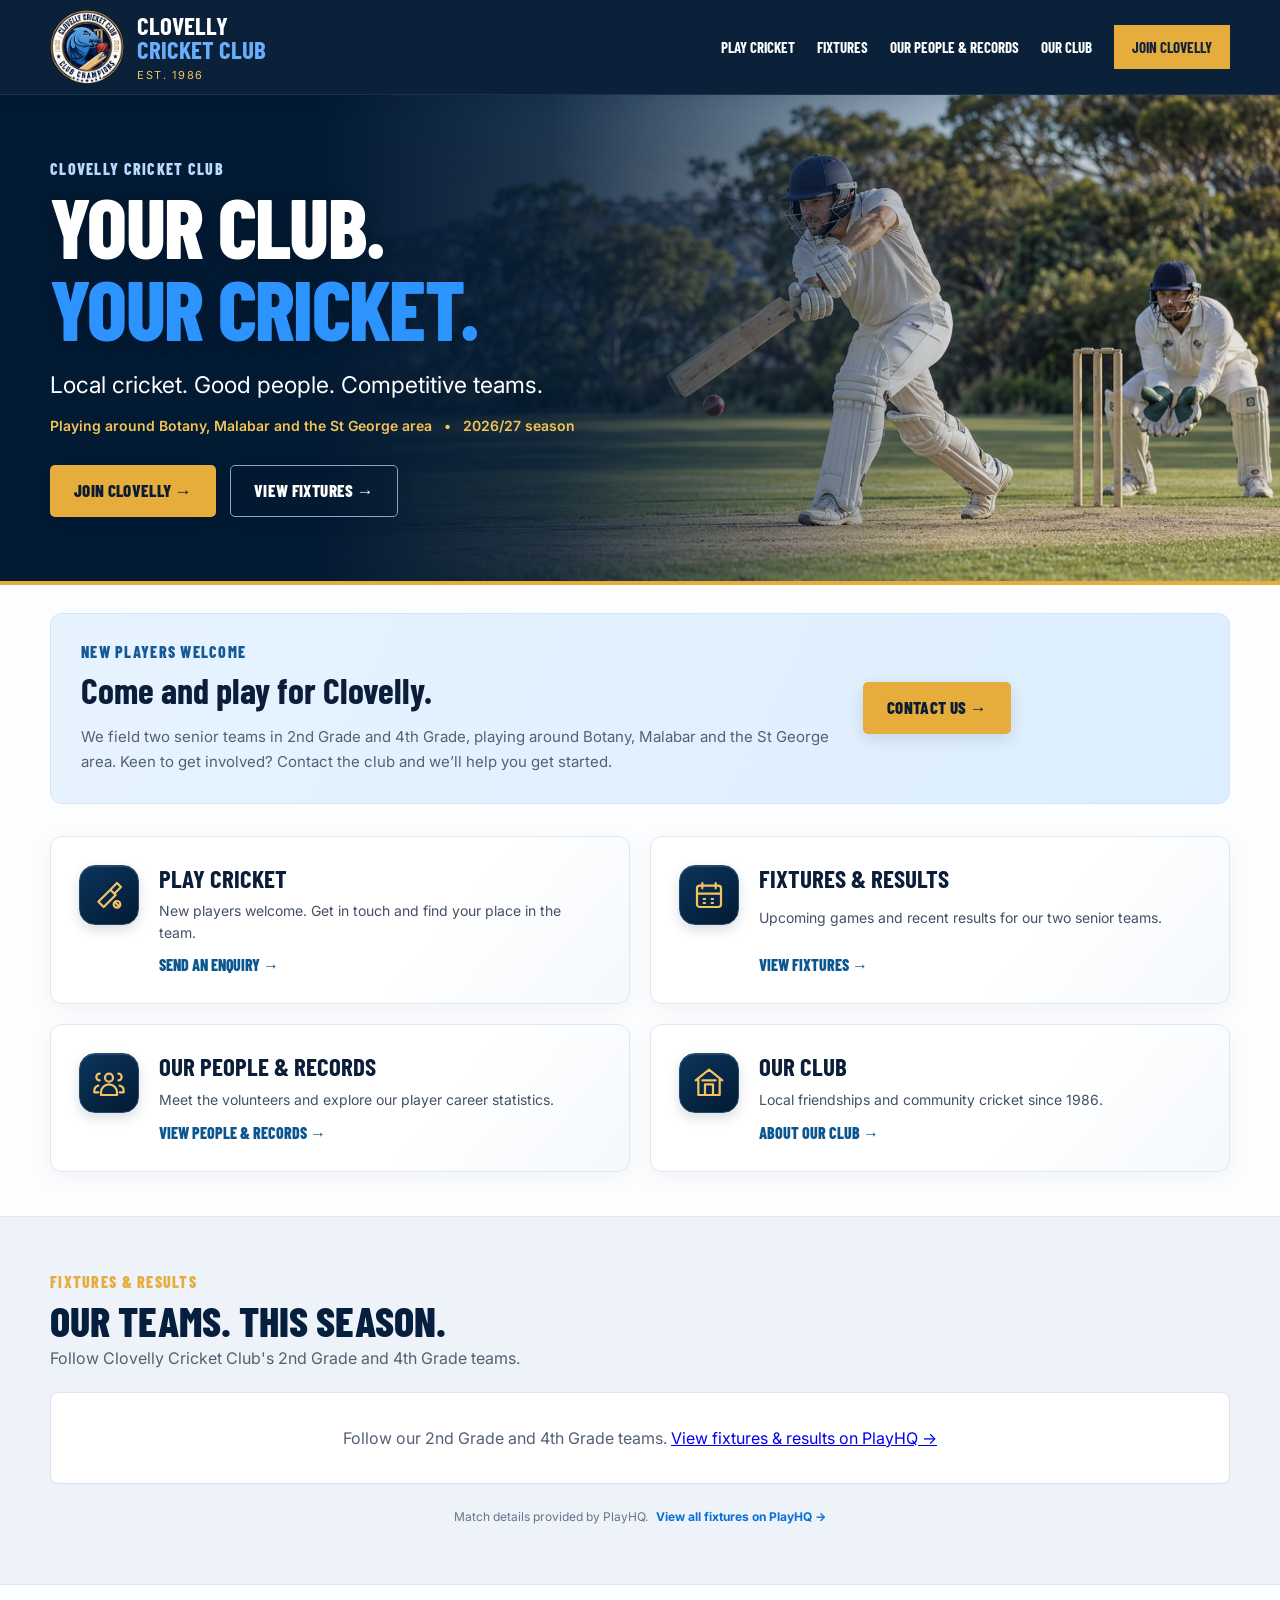
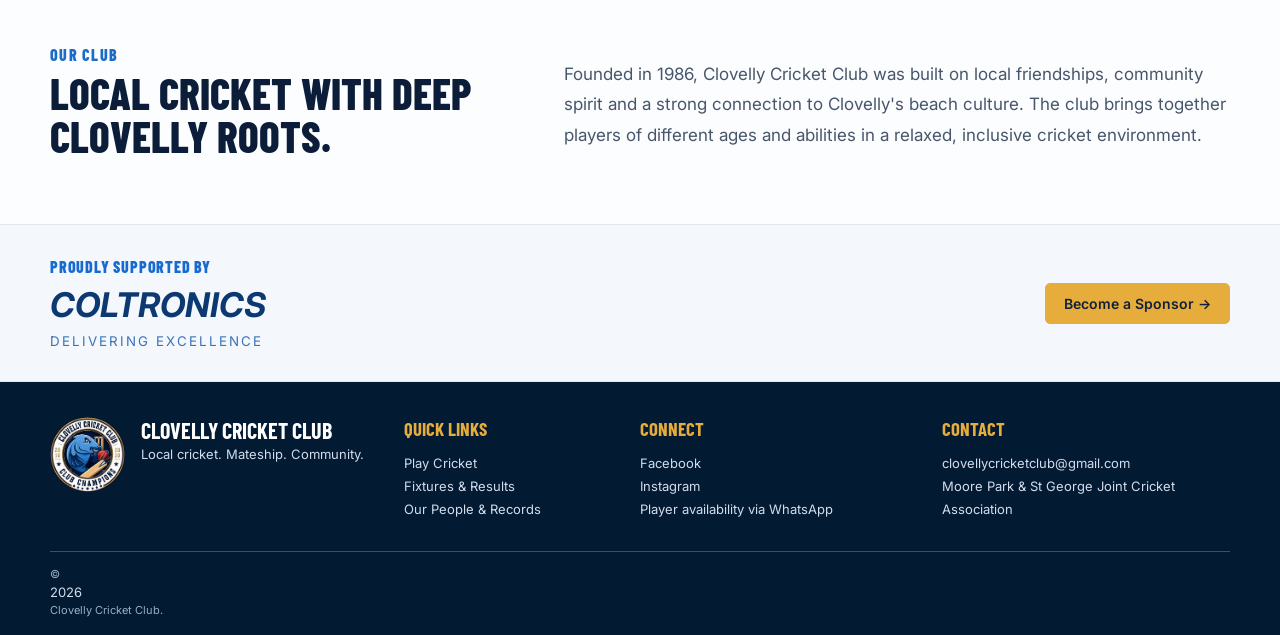
==== index.html @ 6800bc71 "Replace homepage hero with text-free cricket action image" ====
<!doctype html>
<html lang="en">
<head>
  <meta charset="utf-8" />
  <meta name="viewport" content="width=device-width, initial-scale=1" />
  <meta name="description" content="Clovelly Cricket Club — local cricket, mateship and community." />
  <title>Clovelly Cricket Club</title>

  <link rel="preconnect" href="https://fonts.googleapis.com">
  <link rel="preconnect" href="https://fonts.gstatic.com" crossorigin>
  <link href="https://fonts.googleapis.com/css2?family=Barlow+Condensed:wght@600;700;800&family=Inter:wght@400;500;600;700&display=swap" rel="stylesheet">

  <link rel="stylesheet" href="styles.css" />
  <link rel="stylesheet" href="spotlight-update.css" />
  <link rel="stylesheet" href="home.css" />
<style>
/* Text-free cricket action photograph with a readable navy blend. */
.home .hero-photo{background-image:url('assets/cricket-action-home.jpg');background-size:cover;background-position:right center;background-repeat:no-repeat}
.home .hero-shade{background:linear-gradient(90deg,#031a33 0%,#031a33 25%,rgba(3,26,51,.85) 43%,rgba(3,26,51,.16) 75%,rgba(3,26,51,.08) 100%)}
@media(max-width:650px){.home .hero-shade{background:linear-gradient(90deg,#031a33 0%,rgba(3,26,51,.88) 45%,rgba(3,26,51,.4) 100%)}}
</style>
</head>

<body class="home">

<header class="site-header">
  <div class="shell header-inner">

    <a class="brand" href="#top" aria-label="Clovelly Cricket Club home">
      <img src="assets/clovelly-logo.jpg" alt="Clovelly Cricket Club logo" />

      <span class="brand-copy">
        <strong>Clovelly</strong>
        <b>Cricket Club</b>
        <small>EST. 1986</small>
      </span>
    </a>

    <button class="menu-toggle" aria-expanded="false" aria-controls="main-nav">
      <span aria-hidden="true">☰</span><span class="sr-only">Open navigation</span>
    </button>

    <nav id="main-nav" class="main-nav">
      <a href="#play">Play Cricket</a>
      <a href="#matches">Fixtures</a>
      <a href="players.html">Our People & Records</a>
      <a href="#about">Our Club</a>

      <a
        class="join-small"
        href="https://www.playhq.com/cricket-australia/register/94d595"
        target="_blank"
        rel="noopener">
        Join Clovelly
      </a>
    </nav>

  </div>
</header>


<main id="top">

  <!-- HERO -->

  <section class="hero">

    <div class="hero-photo" aria-hidden="true"></div>
    <div class="hero-shade"></div>

    <div class="shell hero-content">

      <p class="eyebrow">Clovelly Cricket Club</p>

      <h1>
        YOUR CLUB.<br>
        <span>YOUR CRICKET.</span>
      </h1>

      <p class="hero-lead">
        Local cricket. Good people. Competitive teams.
      </p>

      <p class="hero-meta">
        Playing around Botany, Malabar and the St George area <i>•</i> 2026/27 season
      </p>

      <div class="hero-actions">

        <a
          class="btn btn-gold"
          href="https://www.playhq.com/cricket-australia/register/94d595"
          target="_blank"
          rel="noopener">
          Join Clovelly →
        </a>

        <a class="btn btn-outline" href="#matches">
          View Fixtures →
        </a>

      </div>

    </div>
  </section>


  <section class="recruitment shell" aria-labelledby="recruit-heading">
    <div><p class="eyebrow">New players welcome</p><h2 id="recruit-heading">Come and play for Clovelly.</h2><p>We field two senior teams in 2nd Grade and 4th Grade, playing around Botany, Malabar and the St George area. Keen to get involved? Contact the club and we’ll help you get started.</p></div>
    <a class="btn btn-gold" href="mailto:clovellycricketclub@gmail.com,tonype@iprimus.com.au,desw@hotmail.com,williambrookjbc@gmail.com?subject=Playing%20for%20Clovelly">Contact Us →</a>
  </section>
  <!-- QUICK LINKS -->

  <section class="quick-section shell" aria-label="Club links">

    <article class="quick-card" id="play">

      <div class="icon" aria-hidden="true"><svg viewBox="0 0 24 24"><path d="m4 17 9-9 4 4-9 9zM13 8l5-5 3 3-5 5"/><circle cx="18" cy="19" r="2.5"/><path d="m16.5 17.5 3 3"/></svg></div>

      <h2>Play Cricket</h2>

      <p>
        New players welcome. Get in touch and find your place in the team.
      </p>

      <a
        href="mailto:clovellycricketclub@gmail.com,tonype@iprimus.com.au,desw@hotmail.com,williambrookjbc@gmail.com?subject=Playing%20for%20Clovelly"
        target="_blank"
        rel="noopener">
        Send an enquiry →
      </a>

    </article>


    <article class="quick-card" id="fixtures">

      <div class="icon" aria-hidden="true"><svg viewBox="0 0 24 24"><rect x="3" y="5" width="18" height="16" rx="2"/><path d="M7 3v4m10-4v4M3 11h18m-13 4h1m5 0h1m-7 3h1m5 0h1"/></svg></div>

      <h2>Fixtures & Results</h2>

      <p>
        Upcoming games and recent results for our two senior teams.
      </p>

      <a href="#matches">
        View fixtures →
      </a>

    </article>


    <article class="quick-card">

      <div class="icon" aria-hidden="true"><svg viewBox="0 0 24 24"><circle cx="12" cy="8" r="3"/><path d="M6 21v-2a6 6 0 0 1 12 0v2z"/><path d="M5 5a2.5 2.5 0 1 0 0 5m14-5a2.5 2.5 0 1 1 0 5M4 14a4 4 0 0 0-3 4v1h3m16-5a4 4 0 0 1 3 4v1h-3"/></svg></div>

      <h2>Our People & Records</h2>

      <p>
        Meet the volunteers and explore our player career statistics.
      </p>

      <a href="players.html">
        View People & Records →
      </a>

    </article>


    <article class="quick-card" id="club">

      <div class="icon" aria-hidden="true"><svg viewBox="0 0 24 24"><path d="m2 10 10-8 10 8M4 9v12h16V9M9 21v-8h6v8M7 10h10"/></svg></div>

      <h2>Our Club</h2>

      <p>
        Local friendships and community cricket since 1986.
      </p>

      <a href="#about">
        About our club →
      </a>

    </article>

  </section>


  <!-- LIVE MATCHES -->

  <section class="matches-section" id="matches">

    <div class="shell">

      <div class="matches-heading">

        <p class="eyebrow gold">Fixtures & Results</p>

        <h2>OUR TEAMS. THIS SEASON.</h2>

        <p>
          Follow Clovelly Cricket Club's 2nd Grade and 4th Grade teams.
        </p>

      </div>


      <div id="live-fixtures" class="live-fixtures">

        <p class="fixtures-loading">
          Loading Clovelly fixtures and results...
        </p>

      </div>


      <div class="fixtures-source">

        Match details provided by PlayHQ.

        <a
          href="https://ca.playhq.com/org/42286367-02b6-46d5-9a98-e744385639ef/games"
          target="_blank"
          rel="noopener">
          View all fixtures on PlayHQ →
        </a>

      </div>

    </div>

  </section>


  <!-- ABOUT -->

  <section class="about shell" id="about">

    <div>

      <p class="eyebrow">Our Club</p>

      <h2>
        Local cricket with deep Clovelly roots.
      </h2>

    </div>

    <p>
      Founded in 1986, Clovelly Cricket Club was built on local friendships,
      community spirit and a strong connection to Clovelly's beach culture.
      The club brings together players of different ages and abilities in a
      relaxed, inclusive cricket environment.
    </p>

  </section>


  <!-- SPONSOR -->

  <section class="sponsor">

    <div class="shell sponsor-inner">

      <span>Proudly supported by</span>

      <a class="sponsor-name" href="https://www.coltronics.com.au/" target="_blank" rel="noopener"><strong>COLTRONICS</strong></a>

      <small>Delivering Excellence</small>
      <a class="sponsor-enquiry" href="mailto:clovellycricketclub@gmail.com,tonype@iprimus.com.au,desw@hotmail.com,williambrookjbc@gmail.com?subject=Sponsoring%20Clovelly">Become a Sponsor →</a>

    </div>

  </section>

</main>


<footer class="site-footer">

  <div class="shell footer-grid">

    <div class="footer-brand">

      <img src="assets/clovelly-logo.jpg" alt="">

      <div>

        <strong>Clovelly Cricket Club</strong>

        <p>
          Local cricket. Mateship. Community.
        </p>

      </div>

    </div>


    <div>

      <h3>Quick links</h3>

      <a href="#play">Play Cricket</a>
      <a href="#matches">Fixtures & Results</a>
      <a href="players.html">Our People & Records</a>

    </div>


    <div>

      <h3>Connect</h3>

      <a
        href="https://www.facebook.com/clovellycricketclub1"
        target="_blank"
        rel="noopener">
        Facebook
      </a>

      <a
        href="https://www.instagram.com/clovellycricketclub1/"
        target="_blank"
        rel="noopener">
        Instagram
      </a>

      <span>
        Player availability via WhatsApp
      </span>

    </div>


    <div>

      <h3>Contact</h3>

      <a href="mailto:clovellycricketclub@gmail.com,tonype@iprimus.com.au,desw@hotmail.com,williambrookjbc@gmail.com">
        clovellycricketclub@gmail.com
      </a>

      <p>
        Moore Park & St George Joint Cricket Association
      </p>

    </div>

  </div>


  <div class="shell footer-bottom">

    © <span id="year"></span> Clovelly Cricket Club.

  </div>

</footer>


<script src="script.js"></script>

</body>
</html>
---- styles.css ----
:root{--navy:#031a33;--navy2:#071f3e;--blue:#1f77e8;--blue2:#2d93ff;--gold:#e6ad3c;--ink:#0b1d38;--muted:#536174;--paper:#f5f7fa;--white:#fff;--max:1180px}*{box-sizing:border-box}html{scroll-behavior:smooth}body{margin:0;font-family:Inter,Arial,sans-serif;color:var(--ink);background:#fff}.shell{width:min(var(--max),calc(100% - 44px));margin:auto}.site-header{position:sticky;top:0;z-index:30;background:rgba(3,26,51,.97);border-bottom:1px solid rgba(255,255,255,.08)}.header-inner{min-height:94px;display:flex;align-items:center;justify-content:space-between;gap:24px}.brand{display:flex;align-items:center;color:#fff;text-decoration:none;min-width:285px}.brand img{width:74px;height:74px;border-radius:50%;object-fit:cover;margin-right:13px}.brand-copy{display:flex;flex-direction:column;line-height:.95;text-transform:uppercase}.brand-copy strong,.brand-copy b{font-family:"Barlow Condensed",sans-serif;font-size:25px}.brand-copy b{color:#69aefc}.brand-copy small{margin-top:8px;font-size:11px;letter-spacing:.15em;color:#f5c45c}.main-nav{display:flex;align-items:center;gap:22px}.main-nav a{font-family:"Barlow Condensed",sans-serif;font-weight:700;color:#fff;text-decoration:none;text-transform:uppercase;font-size:15px}.main-nav a:hover{color:#64adff}.main-nav .join-small{background:var(--gold);color:#10213a;padding:13px 18px}.menu-toggle{display:none;background:none;border:1px solid #fff;color:#fff;font-size:24px;border-radius:4px}.hero{position:relative;min-height:520px;overflow:hidden;background:var(--navy)}.hero-photo{position:absolute;inset:0;background-image:url('assets/hero-cricket-placeholder.jpg');background-size:cover;background-position:center right}.hero-shade{position:absolute;inset:0;background:linear-gradient(90deg,rgba(1,18,38,.98) 0%,rgba(2,21,44,.88) 35%,rgba(2,21,44,.30) 66%,rgba(2,21,44,.08) 100%)}.hero-content{position:relative;z-index:2;color:#fff;padding:72px 0 65px}.eyebrow{font-family:"Barlow Condensed",sans-serif;text-transform:uppercase;letter-spacing:.08em;font-weight:800;color:#1b6cc9;margin:0 0 8px}.hero h1,.spotlight h2,.about h2{font-family:"Barlow Condensed",sans-serif;text-transform:uppercase;margin:0;font-weight:800}.hero h1{font-size:clamp(64px,8vw,100px);line-height:.78;letter-spacing:-.02em}.hero h1 span{color:var(--blue2)}.hero-lead{font-size:25px;line-height:1.25;margin:36px 0 8px}.hero-meta{font-weight:600;color:#f3c356}.hero-meta i{font-style:normal;margin:0 8px}.hero-actions{display:flex;gap:14px;margin-top:27px}.btn{display:inline-flex;align-items:center;justify-content:center;text-transform:uppercase;font-family:"Barlow Condensed",sans-serif;font-size:17px;font-weight:800;letter-spacing:.02em;padding:14px 23px;text-decoration:none;border:1px solid transparent}.btn-gold{background:var(--gold);color:#0b1b33}.btn-outline{border-color:#83a6ca;color:#fff;background:rgba(2,21,44,.25)}.btn-blue{background:#3c9aff;color:#061b34}.quick-section{padding:26px 0;display:grid;grid-template-columns:repeat(4,1fr);gap:16px}.quick-card{min-height:300px;padding:28px 26px;background:#fff;border:1px solid #dfe4ea;box-shadow:0 5px 24px rgba(13,33,61,.08);text-align:center;display:flex;flex-direction:column;align-items:center}.quick-card .icon{width:66px;height:66px;border-radius:50%;display:grid;place-items:center;background:#e8f3ff;color:#0b56aa;font-weight:800;font-size:27px}.quick-card h2{font-family:"Barlow Condensed",sans-serif;text-transform:uppercase;font-size:27px;margin:18px 0 0}.quick-card h2:after{content:"";display:block;width:38px;border-top:3px solid var(--gold);margin:13px auto 17px}.quick-card p{font-size:14px;line-height:1.65;color:#425166;margin:0 auto 20px;max-width:215px}.quick-card a{margin-top:auto;text-transform:uppercase;text-decoration:none;color:#075ec4;font-family:"Barlow Condensed";font-weight:800;font-size:17px}.spotlight{background:radial-gradient(circle at 55% 50%,#0c4f8a 0,#062b55 32%,#031a33 70%);color:#fff;padding:22px 0}.spotlight-grid{display:grid;grid-template-columns:1.4fr .8fr .85fr;gap:34px;align-items:center;min-height:390px}.gold{color:var(--gold)}.spotlight h2{font-size:50px;line-height:1}.spotlight-sub{color:#c5d8eb;margin:6px 0 28px}.stats-row{display:grid;grid-template-columns:repeat(4,1fr);border-top:1px solid #6381a2;border-bottom:1px solid #6381a2;padding:18px 0}.stats-row div{padding:0 14px;border-right:1px solid #6381a2}.stats-row div:first-child{padding-left:0}.stats-row div:last-child{border:0}.stats-row strong,.best-row strong{display:block;font-family:"Barlow Condensed";font-size:31px}.stats-row span,.best-row span{text-transform:uppercase;font-size:10px;color:#c9d7e5;font-weight:700}.best-row{display:flex;gap:80px;padding:16px 0 19px}.best-row strong{color:#7fbaff;font-size:28px}.player-photo-wrap{height:335px;margin:0;overflow:hidden;border:1px solid rgba(255,255,255,.25);box-shadow:0 15px 40px rgba(0,0,0,.25)}.player-photo-wrap img{width:100%;height:100%;object-fit:cover;object-position:50% 25%}.fixtures-panel{border-left:1px solid #5e7a98;padding-left:30px}.fixtures-panel h3{font-family:"Barlow Condensed";font-size:35px;text-transform:uppercase;margin:8px 0}.fixtures-panel p{line-height:1.6;color:#c9d8e9}.about{display:grid;grid-template-columns:.8fr 1.2fr;gap:70px;padding:60px 0}.about h2{font-size:43px;line-height:1.02}.about>p{font-size:17px;line-height:1.8;color:#47566a;margin:14px 0}.sponsor{background:#f4f6f8;border-top:1px solid #e3e6ea;border-bottom:1px solid #e3e6ea}.sponsor-inner{padding:28px;text-align:center;display:flex;flex-direction:column;align-items:center}.sponsor-inner span{text-transform:uppercase;color:#176bd0;font-family:"Barlow Condensed";font-weight:800;letter-spacing:.05em}.sponsor-inner strong{font-size:43px;font-style:italic;color:#0d3972;margin-top:2px}.sponsor-inner small{color:#3973b8;letter-spacing:.15em;text-transform:uppercase}.site-footer{background:#031a33;color:#fff;padding-top:35px}.footer-grid{display:grid;grid-template-columns:1.2fr .75fr 1fr 1.1fr;gap:40px;padding-bottom:30px}.footer-brand{display:flex;gap:16px}.footer-brand img{width:75px;height:75px;border-radius:50%}.footer-brand strong{font-family:"Barlow Condensed";text-transform:uppercase;font-size:22px}.site-footer h3{font-family:"Barlow Condensed";text-transform:uppercase;color:var(--gold);margin:0 0 12px}.site-footer a,.site-footer span,.site-footer p{display:block;color:#d1ddec;text-decoration:none;font-size:13px;line-height:1.75;margin:0}.footer-bottom{border-top:1px solid #29425e;padding:15px 0 18px;font-size:11px;color:#99afc6}.menu-open .main-nav{display:flex}@media(max-width:980px){.main-nav{display:none;position:absolute;top:94px;left:0;right:0;background:#031a33;flex-direction:column;padding:25px}.menu-toggle{display:block}.hero{min-height:470px}.quick-section{grid-template-columns:repeat(2,1fr)}.spotlight-grid{grid-template-columns:1.2fr .8fr}.fixtures-panel{grid-column:1/-1;border-left:0;border-top:1px solid #5e7a98;padding:22px 0}.footer-grid{grid-template-columns:repeat(2,1fr)}}@media(max-width:650px){.shell{width:min(100% - 28px,var(--max))}.header-inner{min-height:78px}.brand img{width:57px;height:57px}.brand-copy strong,.brand-copy b{font-size:19px}.main-nav{top:78px}.hero{min-height:520px}.hero-photo{background-position:63% center}.hero-shade{background:linear-gradient(90deg,rgba(1,18,38,.96) 0%,rgba(2,21,44,.75) 65%,rgba(2,21,44,.35) 100%)}.hero-content{padding-top:80px}.hero h1{font-size:64px}.hero-lead{font-size:20px}.hero-actions{flex-direction:column;align-items:flex-start}.quick-section{grid-template-columns:1fr}.quick-card{min-height:250px}.spotlight-grid{grid-template-columns:1fr;padding-top:22px;padding-bottom:22px}.spotlight h2{font-size:44px}.stats-row{grid-template-columns:repeat(2,1fr);row-gap:16px}.stats-row div:nth-child(2){border-right:0}.player-photo-wrap{height:380px}.about{grid-template-columns:1fr;gap:18px;padding:44px 0}.footer-grid{grid-template-columns:1fr}.sponsor-inner strong{font-size:34px}}
/* Homepage feature icons */
.quick-card .icon {
  width: 58px;
  height: 58px;
  display: flex;
  align-items: center;
  justify-content: center;
  margin-bottom: 16px;
  border-radius: 14px;
  background: linear-gradient(135deg, var(--navy), var(--blue));
  box-shadow: 0 5px 14px rgba(3, 26, 51, 0.18);
}

.quick-card .icon svg {
  width: 34px;
  height: 34px;
  fill: var(--gold);
  display: block;
}
---- spotlight-update.css ----
/* ============================================================
   CLOVELLY MATCHES & RESULTS
   ============================================================ */

.matches-section {
  background: #f4f7fa;
  padding: 55px 0 60px;
  border-top: 1px solid #dce3ea;
  border-bottom: 1px solid #dce3ea;
}

.matches-heading {
  text-align: center;
  margin-bottom: 34px;
}

.matches-heading h2 {
  margin: 2px 0 7px;
  font-family: "Barlow Condensed", sans-serif;
  font-size: 54px;
  line-height: 1;
  font-weight: 800;
  text-transform: uppercase;
  color: #071f3e;
}

.matches-heading > p:last-child {
  margin: 0;
  color: #536174;
  font-size: 16px;
}

.live-fixtures {
  width: 100%;
}

.fixtures-loading,
.fixtures-message {
  background: #fff;
  border: 1px solid #dce3ea;
  padding: 35px;
  text-align: center;
  color: #536174;
}

.teams-grid {
  display: grid;
  grid-template-columns: repeat(2, minmax(0, 1fr));
  gap: 28px;
  align-items: start;
}

.team-fixtures {
  background: #fff;
  border: 1px solid #dce3ea;
  border-radius: 8px;
  overflow: hidden;
  box-shadow: 0 8px 28px rgba(3, 26, 51, .08);
}

.team-header {
  min-height: 112px;
  padding: 25px 28px;
  background: linear-gradient(110deg, #06294f, #06447e);
  color: #fff;

  display: flex;
  justify-content: space-between;
  align-items: center;
  gap: 20px;
}

.team-header h3 {
  margin: 0;
  font-family: "Barlow Condensed", sans-serif;
  font-size: 32px;
  line-height: 1;
  text-transform: uppercase;
}

.team-header p {
  margin: 7px 0 0;
  color: #73b8ff;
  font-size: 17px;
  font-weight: 700;
}

.grade-badge {
  flex-shrink: 0;
  padding: 8px 13px;
  border-radius: 20px;
  background: #1685ef;
  color: #fff;
  font-family: "Barlow Condensed", sans-serif;
  font-size: 15px;
  font-weight: 800;
  text-transform: uppercase;
}

.team-content {
  padding: 25px 27px 28px;
}

.fixture-block + .fixture-block {
  margin-top: 32px;
}

.fixture-block-title {
  display: flex;
  align-items: center;
  gap: 10px;

  margin: 0;
  padding-bottom: 13px;

  border-bottom: 1px solid #dce3ea;

  color: #071f3e;

  font-family: "Barlow Condensed", sans-serif;
  font-size: 27px;
  font-weight: 800;
  text-transform: uppercase;
}

.fixture-block-title span {
  color: #1685ef;
}

.team-match-list {
  display: flex;
  flex-direction: column;
}

.match-card {
  position: relative;
  padding: 20px 0 21px;
  border-bottom: 1px solid #e4e9ee;
}

.match-card:last-child {
  border-bottom: 0;
}

.match-top {
  display: flex;
  justify-content: space-between;
  gap: 15px;
  align-items: flex-start;
}

.round-label {
  display: block;
  margin-bottom: 4px;

  color: #617186;

  font-size: 12px;
  font-weight: 600;
  text-transform: uppercase;
}

.match-card h4 {
  margin: 0;

  color: #071f3e;

  font-size: 16px;
  line-height: 1.3;
}

.status-badge {
  flex-shrink: 0;

  min-width: 76px;

  padding: 6px 11px;

  border-radius: 18px;

  text-align: center;

  font-size: 11px;
  font-weight: 800;
  text-transform: uppercase;
}

.status-badge.upcoming {
  background: #dceeff;
  color: #0870d8;
}

.status-badge.won {
  background: #d7f6e7;
  color: #07844a;
}

.status-badge.lost {
  background: #ffe0e0;
  color: #c83232;
}

.status-badge.final {
  background: #eceff3;
  color: #536174;
}

.match-opponent {
  margin: 9px 0 12px;

  display: flex;
  flex-direction: column;

  color: #536174;
}

.match-opponent span {
  font-size: 11px;
  text-transform: uppercase;
}

.match-opponent strong {
  margin-top: 2px;

  color: #071f3e;

  font-size: 18px;
}

.match-detail {
  display: flex;
  align-items: center;
  gap: 7px;

  margin: 5px 0;

  color: #5c6c80;

  font-size: 13px;
}

.match-detail span {
  width: 17px;
}

.match-link {
  display: inline-block;

  margin-top: 13px;

  padding: 8px 13px;

  border: 1px solid #1685ef;
  border-radius: 4px;

  color: #0870d8;

  text-decoration: none;

  font-family: "Barlow Condensed", sans-serif;
  font-size: 15px;
  font-weight: 800;
  text-transform: uppercase;
}

.match-link:hover {
  background: #1685ef;
  color: #fff;
}

.no-matches {
  padding: 18px 0 5px;
  margin: 0;

  color: #69778a;

  font-size: 13px;
}

.fixtures-source {
  margin-top: 25px;

  text-align: center;

  color: #66758a;

  font-size: 12px;
}

.fixtures-source a {
  margin-left: 5px;

  color: #0870d8;

  font-weight: 700;
  text-decoration: none;
}


/* ============================================================
   TABLET
   ============================================================ */

@media (max-width: 900px) {

  .teams-grid {
    grid-template-columns: 1fr;
  }

  .matches-heading h2 {
    font-size: 46px;
  }

}


/* ============================================================
   MOBILE
   ============================================================ */

@media (max-width: 650px) {

  .matches-section {
    padding: 42px 0;
  }

  .matches-heading {
    margin-bottom: 25px;
  }

  .matches-heading h2 {
    font-size: 40px;
  }

  .team-header {
    padding: 21px 19px;
    min-height: 95px;
  }

  .team-header h3 {
    font-size: 27px;
  }

  .team-content {
    padding: 20px 18px;
  }

  .fixture-block-title {
    font-size: 24px;
  }

  .grade-badge {
    font-size: 13px;
  }

}
---- home.css ----
/* Homepage presentation; player pages retain their existing styles. */
.home section[id]{scroll-margin-top:110px}
.home .hero{min-height:440px}
.home .hero-content{padding:64px 0}
.home .hero h1{font-size:clamp(58px,6.5vw,84px);line-height:.98}
.home .hero .eyebrow{color:#b9d9ff}
.home .hero-lead{font-size:23px;margin:22px 0 10px}
.home .hero-meta{font-size:14px;line-height:1.7}
.home .recruitment{display:flex;align-items:center;gap:48px;padding:42px 0;border-bottom:1px solid #dfe4ea}
.home .recruitment h2{font-family:'Barlow Condensed',Arial,sans-serif;font-size:36px;margin:0}
.home .recruitment p:last-child{max-width:750px;color:var(--muted);line-height:1.7;margin-bottom:0}
.home .recruitment .btn{flex-shrink:0}
.home .quick-section{padding:32px 0 44px;grid-template-columns:repeat(2,1fr);gap:16px}
.home .quick-card{position:relative;min-height:0;display:grid;grid-template-columns:48px 1fr;column-gap:20px;text-align:left;padding:24px;align-items:start;box-shadow:none;border-radius:8px}
.home .quick-card .icon{grid-row:1/4;width:48px;height:48px;margin:0;background:#eaf2fb;border-radius:50%;box-shadow:none;color:#145b9e}
.home .quick-card .icon svg{width:27px;height:27px;fill:none;stroke:currentColor;stroke-width:1.8;stroke-linecap:round;stroke-linejoin:round}
.home .quick-card h2{font-size:25px;margin:0}
.home .quick-card h2:after{display:none}
.home .quick-card p{max-width:none;font-size:14px;margin:8px 0 12px;line-height:1.55}
.home .quick-card a{font-size:16px}
.home .matches-heading{text-align:left;margin-bottom:24px}
.home .matches-heading h2{font-size:42px}
.home .team-header{min-height:90px}
.home .team-content{padding:20px 24px}
.home .fixture-block+.fixture-block{margin-top:20px}
.home .fixture-block-title{font-size:22px}
.home .fixture-card{padding:18px 0;border-bottom:1px solid #e4e9ee}
.home .fixture-card:last-child{border:0}
.home .fixture-card p{margin:6px 0;color:var(--muted);font-size:14px;line-height:1.6}
.home .fixture-card h4{margin:8px 0;font-size:18px}
.home .fixture-card a{color:#075ec4;font-size:13px;font-weight:600}
.home .fixture-grade{font-size:12px;text-transform:uppercase;letter-spacing:.06em}
.home .fixtures-message{border-radius:8px}
.home .sponsor-inner{position:relative;padding:32px;gap:6px}
.home .sponsor-enquiry{color:#075ec4;font-size:14px;font-weight:600;margin-top:12px}
.home .site-footer a:hover{text-decoration:underline}
.home .site-footer a{overflow-wrap:anywhere}
.home a:focus-visible,.home button:focus-visible{outline:3px solid #e6ad3c;outline-offset:5px}
.sr-only{position:absolute;width:1px;height:1px;padding:0;margin:-1px;overflow:hidden;clip:rect(0,0,0,0);white-space:nowrap;border:0}
@media(max-width:650px){
 .home .brand{min-width:0}
 .home .hero{min-height:0}
 .home .hero-content{padding:52px 0}
 .home .hero h1{font-size:58px}
 .home .hero-lead{font-size:19px;max-width:290px;line-height:1.5}
 .home .hero-actions{flex-direction:row;flex-wrap:wrap;gap:10px}
 .home .btn{font-size:16px;padding:13px 17px}
 .home .recruitment{flex-direction:column;align-items:flex-start;gap:22px;padding:30px 0}
 .home .recruitment h2{font-size:31px}
 .home .quick-section{grid-template-columns:1fr;padding:24px 0 30px;gap:12px}
 .home .quick-card{padding:20px;column-gap:16px}
 .home .matches-heading h2{font-size:34px}
 .home .about h2{font-size:34px}
 .home .team-header{gap:12px}
 .home .grade-badge{padding:7px 10px}
 .home section[id]{scroll-margin-top:92px}
}
@media(prefers-reduced-motion:reduce){html{scroll-behavior:auto}}

.home .sponsor-name{text-decoration:none}
.home .sponsor-name:hover{text-decoration:underline}

/* A little more depth and a consistent navy-and-gold finish. */
.home{background:#fcfdff}
.home .site-header{box-shadow:0 3px 18px rgba(3,26,51,.12)}
.home .hero{border-bottom:4px solid var(--gold)}
.home .hero h1{text-shadow:0 3px 18px rgba(0,0,0,.16)}
.home .hero-actions .btn,.home .recruitment .btn{border-radius:5px;box-shadow:0 5px 16px rgba(3,26,51,.12)}
.home .btn-gold:hover{background:#f2bd51}
.home .btn-outline:hover{background:rgba(255,255,255,.12);border-color:#fff}
.home .quick-section{gap:20px}
.home .quick-card{grid-template-columns:60px 1fr;padding:28px;border:1px solid #e0e7f0;border-radius:12px;background:linear-gradient(130deg,#fff 65%,#f4f8fd);box-shadow:0 6px 22px rgba(3,26,51,.045);transition:box-shadow .2s,border-color .2s}
.home .quick-card:hover,.home .quick-card:focus-within{border-color:#b5cce6;box-shadow:0 10px 28px rgba(3,26,51,.09)}
.home .quick-card .icon{width:60px;height:60px;border-radius:16px;background:linear-gradient(145deg,#0b355c,#031a33);color:#f3c363;border:1px solid #244969;box-shadow:0 5px 12px rgba(3,26,51,.15),inset 0 1px 0 rgba(255,255,255,.12)}
.home .quick-card .icon svg{width:32px;height:32px;stroke-width:1.65}
.home .quick-card h2{line-height:1.1}
.home .quick-card a{color:#0b568f}
.home .quick-card a:hover{text-decoration:underline;text-underline-offset:4px}
.home .matches-section{background:#eef3f9;border-color:#e0e7f0}
.home .team-fixtures{border-radius:12px;border-color:#dbe4ef;box-shadow:0 8px 24px rgba(3,26,51,.06)}
.home .team-header{background:linear-gradient(115deg,#031a33,#0b416f);border-bottom:3px solid var(--gold)}
.home .grade-badge{background:#f3c363;color:#102b47}
.home .fixture-card a{text-decoration:none;display:inline-block;padding:7px 12px;border:1px solid #d3e1ef;border-radius:5px;background:#f5f9fd}
.home .fixture-card a:hover{background:#e8f2fc;border-color:#9abbdc}
.home .sponsor{background:#f4f7fb}
.home .sponsor-enquiry{display:inline-block;padding:11px 18px;border:1px solid #bccfe2;border-radius:5px;text-decoration:none}
.home .sponsor-enquiry:hover{background:#e8f0f8}
.home .footer-bottom{border-top-color:#36516d}
@media(max-width:650px){
 .home .quick-section{gap:14px}
 .home .quick-card{grid-template-columns:52px 1fr;padding:22px 18px;column-gap:16px}
 .home .quick-card .icon{width:52px;height:52px;border-radius:14px}
 .home .quick-card .icon svg{width:29px;height:29px}
}
@media(prefers-reduced-motion:reduce){.home .quick-card{transition:none}}

/* Recruitment and sponsor presentation from the approved concept. */
.home .recruitment{margin-top:28px;padding:28px 30px;background:linear-gradient(115deg,#e7f3ff,#dceeff);border:1px solid #d4e5f5;border-radius:12px;gap:32px}
.home .recruitment .eyebrow{color:#155a96}
.home .recruitment h2{line-height:1.15}
.home .recruitment p:last-child{font-size:15px;line-height:1.65}
.home .sponsor-inner{display:grid;grid-template-columns:1fr auto;gap:8px 36px;text-align:left;align-items:center;padding:32px 0}
.home .sponsor-inner>span,.home .sponsor-name,.home .sponsor-inner>small{grid-column:1}
.home .sponsor-enquiry{grid-column:2;grid-row:1/4;margin:0;background:var(--gold);border-color:var(--gold);color:#10213a}
.home .sponsor-enquiry:hover{background:#f2bd51}
.home .sponsor-inner strong{font-size:34px}
@media(max-width:650px){
 .home .recruitment{padding:24px 20px;gap:18px;margin-top:20px}
 .home .recruitment h2{font-size:30px}
 .home .sponsor-inner{grid-template-columns:1fr;padding:26px 0;text-align:center;justify-items:center;gap:8px}
 .home .sponsor-enquiry{grid-column:1;grid-row:auto;margin-top:10px}
}
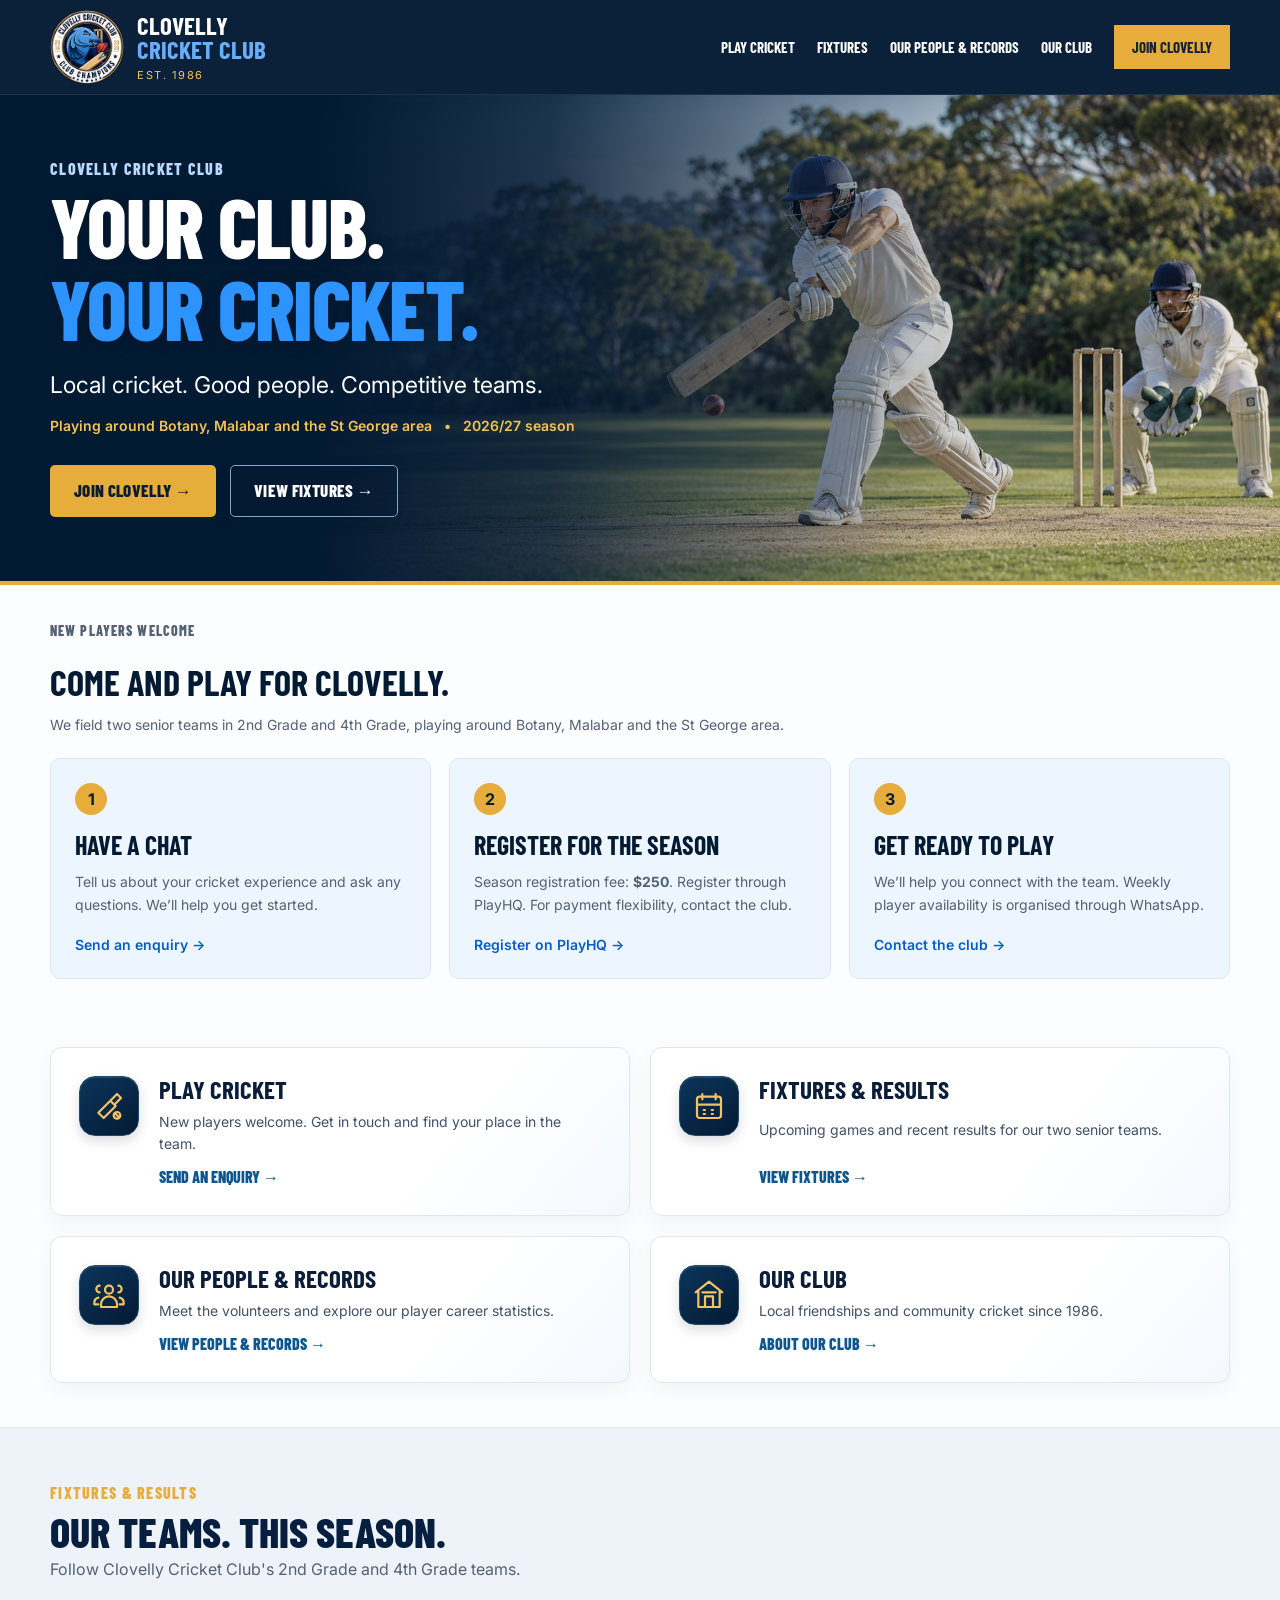
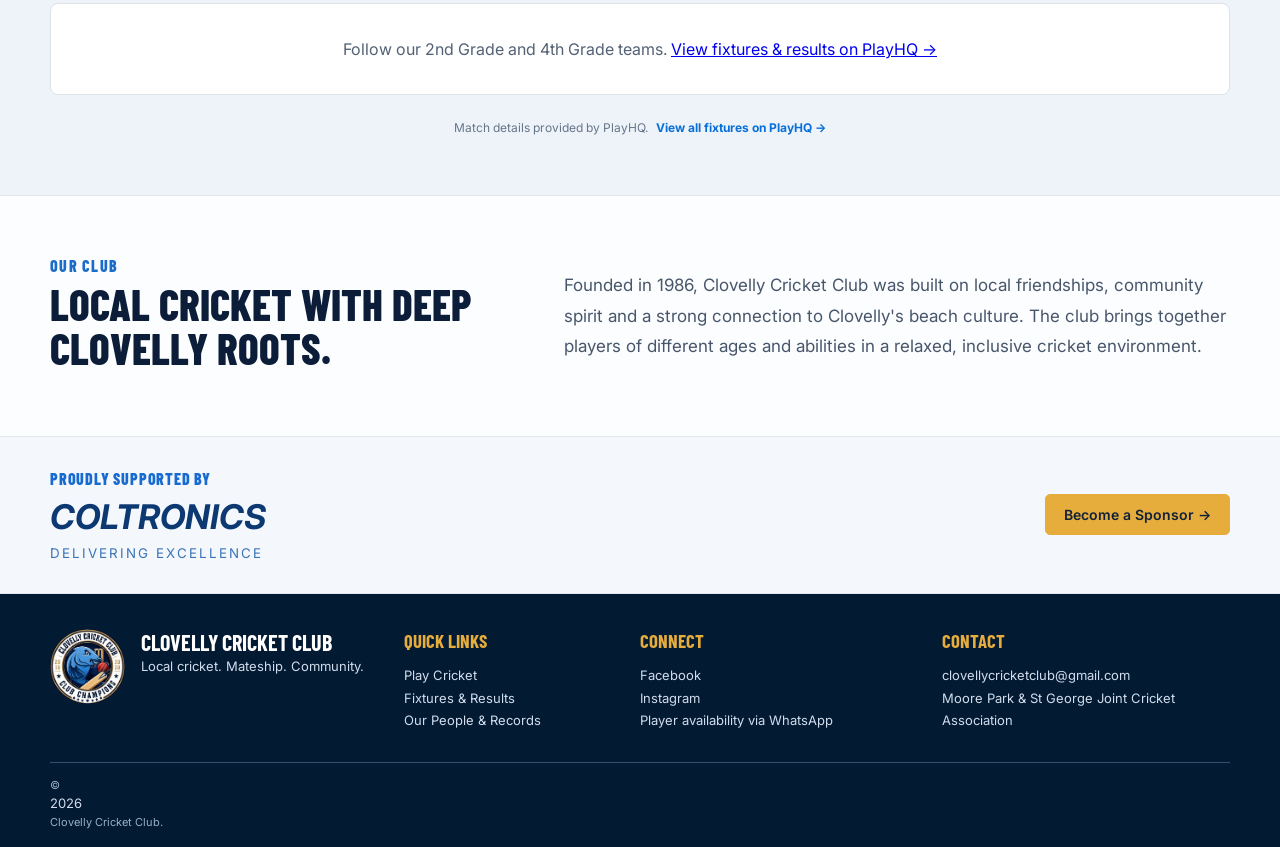
==== commit 67b89818: "Add three-step joining guide and season registration fee" ====
--- a/index.html
+++ b/index.html
@@ -19,6 +19,10 @@
 .home .hero-shade{background:linear-gradient(90deg,#031a33 0%,#031a33 25%,rgba(3,26,51,.85) 43%,rgba(3,26,51,.16) 75%,rgba(3,26,51,.08) 100%)}
 @media(max-width:650px){.home .hero-shade{background:linear-gradient(90deg,#031a33 0%,rgba(3,26,51,.88) 45%,rgba(3,26,51,.4) 100%)}}
 </style>
+<style>
+.join-guide{padding:34px 0 36px}.join-guide-intro{max-width:780px}.join-guide h2{font-family:"Barlow Condensed",sans-serif;font-size:36px;text-transform:uppercase;margin:0 0 10px;color:#031a33}.join-guide p{font-size:14px;line-height:1.65;color:#536174;margin:0 0 18px}.join-guide-grid{display:grid;grid-template-columns:repeat(3,minmax(0,1fr));gap:18px;margin-top:22px}.join-guide article{position:relative;padding:24px;background:#edf6ff;border:1px solid #dce7f2;border-radius:10px}.join-step{display:grid;place-items:center;width:32px;height:32px;border-radius:50%;background:#e6ad3c;color:#031a33;font-weight:700;margin-bottom:14px}.join-guide h3{font-family:"Barlow Condensed",sans-serif;font-size:26px;text-transform:uppercase;color:#031a33;margin:0 0 10px}.join-guide article a{color:#075ec4;font-size:14px;font-weight:600;text-decoration:none}.join-guide article a:hover{text-decoration:underline}.join-guide a:focus-visible{outline:3px solid #e6ad3c;outline-offset:4px}
+@media(max-width:650px){.join-guide-grid{grid-template-columns:1fr}.join-guide{padding:28px 0}.join-guide h2{font-size:31px}}
+</style>
 </head>
 
 <body class="home">
@@ -105,9 +109,13 @@
   </section>
 
 
-  <section class="recruitment shell" aria-labelledby="recruit-heading">
-    <div><p class="eyebrow">New players welcome</p><h2 id="recruit-heading">Come and play for Clovelly.</h2><p>We field two senior teams in 2nd Grade and 4th Grade, playing around Botany, Malabar and the St George area. Keen to get involved? Contact the club and we’ll help you get started.</p></div>
-    <a class="btn btn-gold" href="mailto:clovellycricketclub@gmail.com,tonype@iprimus.com.au,desw@hotmail.com,williambrookjbc@gmail.com?subject=Playing%20for%20Clovelly">Contact Us →</a>
+  <section class="join-guide shell" id="join" aria-labelledby="join-heading">
+    <div class="join-guide-intro"><p class="eyebrow">New players welcome</p><h2 id="join-heading">Come and play for Clovelly.</h2><p>We field two senior teams in 2nd Grade and 4th Grade, playing around Botany, Malabar and the St George area.</p></div>
+    <div class="join-guide-grid">
+      <article><span class="join-step" aria-hidden="true">1</span><h3>Have a chat</h3><p>Tell us about your cricket experience and ask any questions. We’ll help you get started.</p><a href="mailto:clovellycricketclub@gmail.com,tonype@iprimus.com.au,desw@hotmail.com,williambrookjbc@gmail.com?subject=Playing%20for%20Clovelly">Send an enquiry →</a></article>
+      <article><span class="join-step" aria-hidden="true">2</span><h3>Register for the season</h3><p>Season registration fee: <strong>$250</strong>. Register through PlayHQ. For payment flexibility, contact the club.</p><a href="https://www.playhq.com/cricket-australia/register/94d595" target="_blank" rel="noopener">Register on PlayHQ →</a></article>
+      <article><span class="join-step" aria-hidden="true">3</span><h3>Get ready to play</h3><p>We’ll help you connect with the team. Weekly player availability is organised through WhatsApp.</p><a href="mailto:clovellycricketclub@gmail.com,tonype@iprimus.com.au,desw@hotmail.com,williambrookjbc@gmail.com?subject=Playing%20for%20Clovelly">Contact the club →</a></article>
+    </div>
   </section>
   <!-- QUICK LINKS -->
 
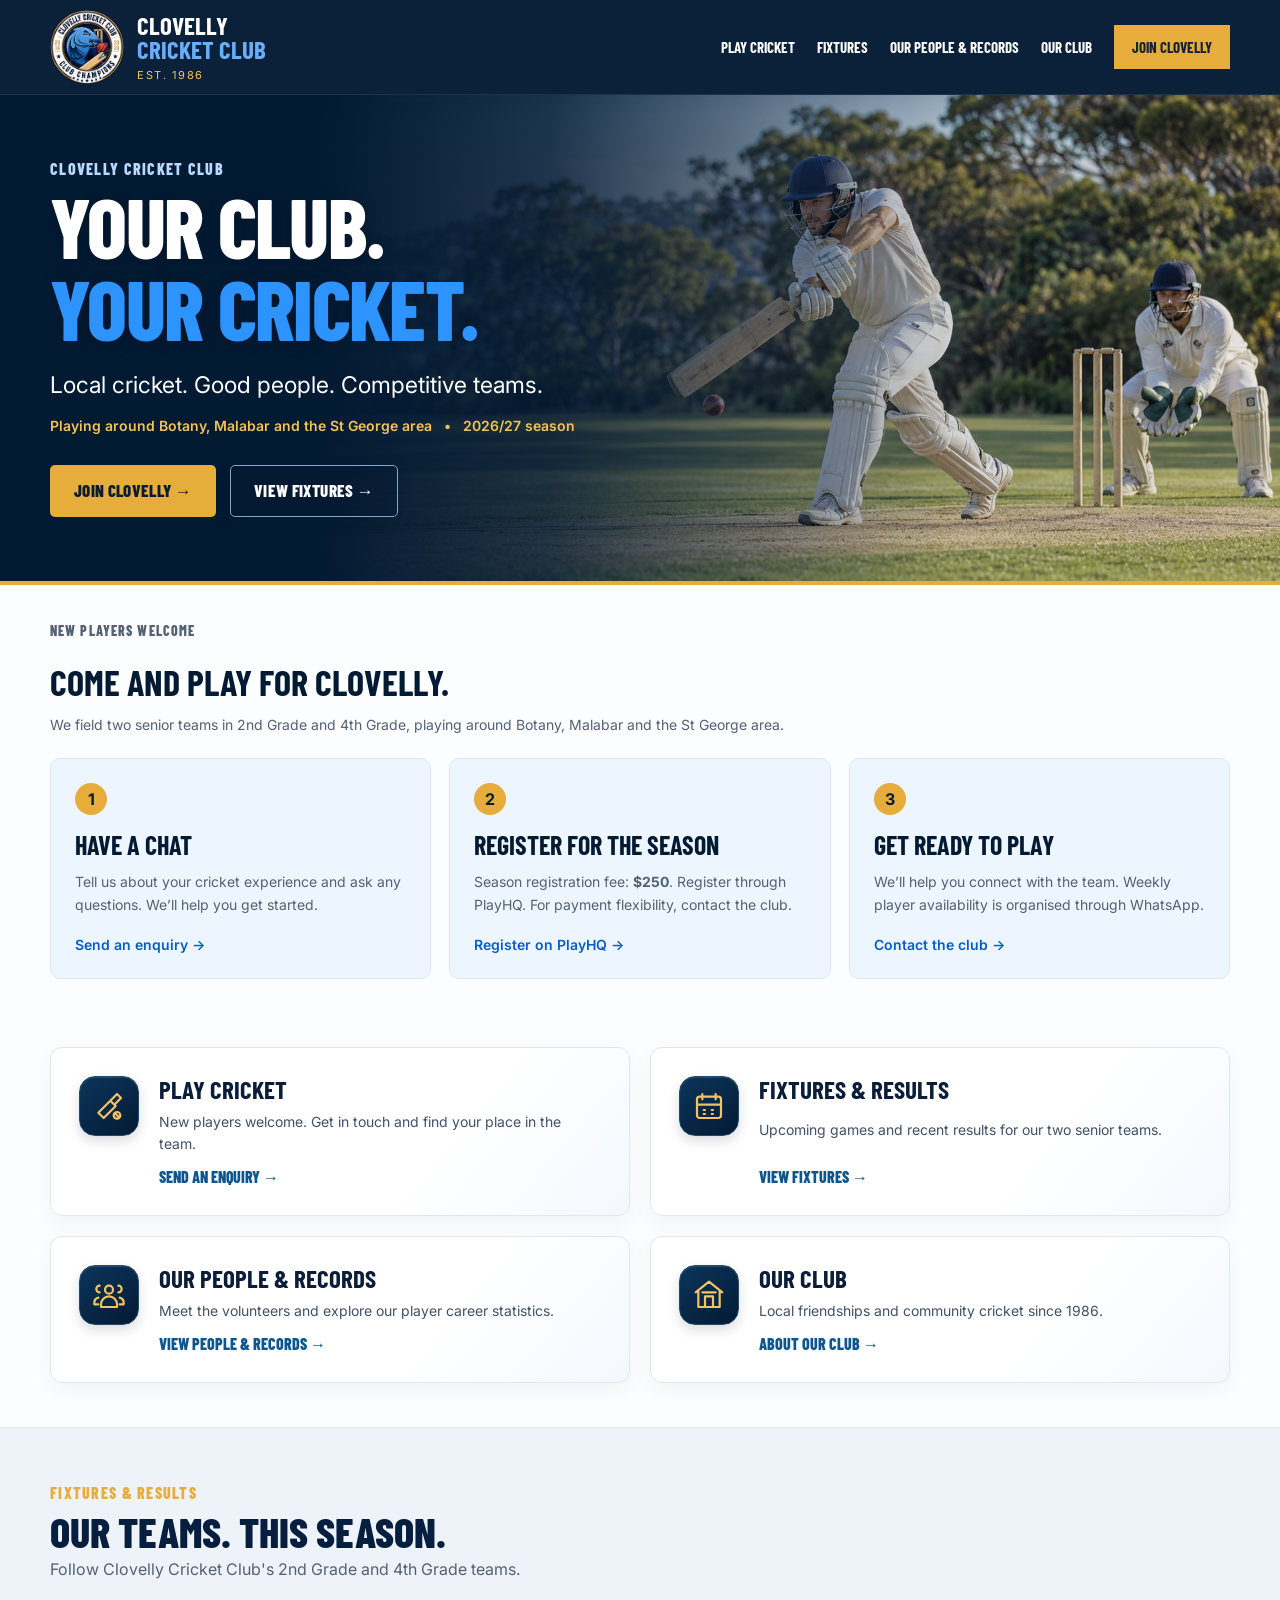
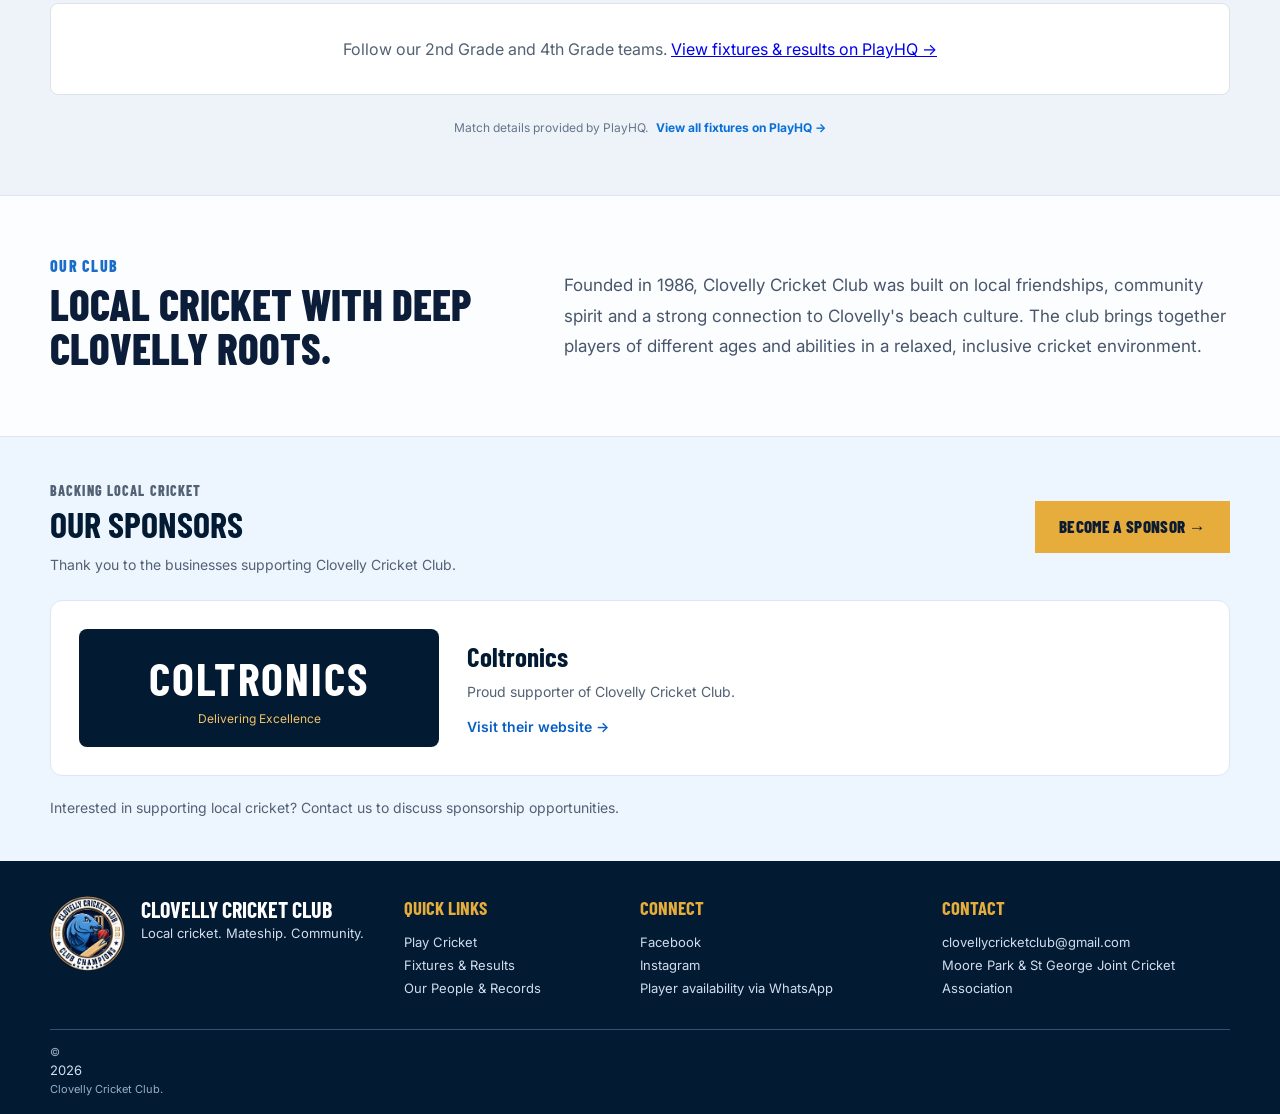
==== commit 365dad7a: "Give Coltronics a clear sponsor card and sponsorship enquiry section" ====
--- a/index.html
+++ b/index.html
@@ -23,6 +23,10 @@
 .join-guide{padding:34px 0 36px}.join-guide-intro{max-width:780px}.join-guide h2{font-family:"Barlow Condensed",sans-serif;font-size:36px;text-transform:uppercase;margin:0 0 10px;color:#031a33}.join-guide p{font-size:14px;line-height:1.65;color:#536174;margin:0 0 18px}.join-guide-grid{display:grid;grid-template-columns:repeat(3,minmax(0,1fr));gap:18px;margin-top:22px}.join-guide article{position:relative;padding:24px;background:#edf6ff;border:1px solid #dce7f2;border-radius:10px}.join-step{display:grid;place-items:center;width:32px;height:32px;border-radius:50%;background:#e6ad3c;color:#031a33;font-weight:700;margin-bottom:14px}.join-guide h3{font-family:"Barlow Condensed",sans-serif;font-size:26px;text-transform:uppercase;color:#031a33;margin:0 0 10px}.join-guide article a{color:#075ec4;font-size:14px;font-weight:600;text-decoration:none}.join-guide article a:hover{text-decoration:underline}.join-guide a:focus-visible{outline:3px solid #e6ad3c;outline-offset:4px}
 @media(max-width:650px){.join-guide-grid{grid-template-columns:1fr}.join-guide{padding:28px 0}.join-guide h2{font-size:31px}}
 </style>
+<style>
+.club-sponsors{background:#edf6ff;padding:42px 0;border-top:1px solid #dce7f2}.sponsors-heading-row{display:flex;justify-content:space-between;align-items:center;gap:24px;flex-wrap:wrap;margin-bottom:24px}.club-sponsors h2{font-family:"Barlow Condensed",sans-serif;text-transform:uppercase;color:#031a33;font-size:36px;margin:0 0 8px}.club-sponsors p{font-size:14px;line-height:1.65;color:#536174;margin:0}.sponsors-grid{display:grid;grid-template-columns:repeat(auto-fit,minmax(min(100%,350px),1fr));gap:20px}.club-sponsor-card{display:flex;align-items:center;gap:28px;padding:28px;background:#fff;border:1px solid #dce7f2;border-radius:12px}.sponsor-wordmark{flex:0 1 360px;display:flex;flex-direction:column;align-items:center;justify-content:center;min-height:118px;background:#031a33;color:#fff;border-radius:8px;text-decoration:none;padding:20px}.sponsor-wordmark strong{font-family:"Barlow Condensed",sans-serif;font-size:clamp(30px,4vw,46px);letter-spacing:.04em}.sponsor-wordmark span{color:#f3c363;font-size:12px;margin-top:6px}.sponsor-card-copy h3{font-family:"Barlow Condensed",sans-serif;font-size:27px;color:#031a33;margin:0 0 8px}.sponsor-card-copy a{display:inline-block;color:#075ec4;font-size:14px;font-weight:600;margin-top:14px;text-decoration:none}.club-sponsors a:hover{text-decoration:underline}.club-sponsors a:focus-visible{outline:3px solid #e6ad3c;outline-offset:4px}.club-sponsors .sponsors-invitation{margin-top:20px}
+@media(max-width:650px){.club-sponsors{padding:30px 0}.club-sponsors h2{font-size:31px}.club-sponsor-card{flex-direction:column;align-items:stretch;padding:22px;gap:20px}.sponsor-wordmark{flex:auto}.sponsors-heading-row .btn{width:100%}}
+</style>
 </head>
 
 <body class="home">
@@ -266,19 +270,14 @@
 
   <!-- SPONSOR -->
 
-  <section class="sponsor">
-
-    <div class="shell sponsor-inner">
-
-      <span>Proudly supported by</span>
-
-      <a class="sponsor-name" href="https://www.coltronics.com.au/" target="_blank" rel="noopener"><strong>COLTRONICS</strong></a>
-
-      <small>Delivering Excellence</small>
-      <a class="sponsor-enquiry" href="mailto:clovellycricketclub@gmail.com,tonype@iprimus.com.au,desw@hotmail.com,williambrookjbc@gmail.com?subject=Sponsoring%20Clovelly">Become a Sponsor →</a>
-
-    </div>
-
+  <section class="club-sponsors" id="sponsors" aria-labelledby="sponsors-heading">
+    <div class="shell">
+      <div class="sponsors-heading-row"><div><p class="eyebrow">Backing local cricket</p><h2 id="sponsors-heading">Our Sponsors</h2><p>Thank you to the businesses supporting Clovelly Cricket Club.</p></div><a class="btn btn-gold" href="mailto:clovellycricketclub@gmail.com,tonype@iprimus.com.au,desw@hotmail.com,williambrookjbc@gmail.com?subject=Sponsoring%20Clovelly">Become a Sponsor →</a></div>
+      <div class="sponsors-grid">
+        <article class="club-sponsor-card"><a class="sponsor-wordmark" href="https://www.coltronics.com.au/" target="_blank" rel="noopener" aria-label="Visit Coltronics website"><strong>COLTRONICS</strong><span>Delivering Excellence</span></a><div class="sponsor-card-copy"><h3>Coltronics</h3><p>Proud supporter of Clovelly Cricket Club.</p><a href="https://www.coltronics.com.au/" target="_blank" rel="noopener">Visit their website →</a></div></article>
+      </div>
+      <p class="sponsors-invitation">Interested in supporting local cricket? Contact us to discuss sponsorship opportunities.</p>
+    </div>
   </section>
 
 </main>
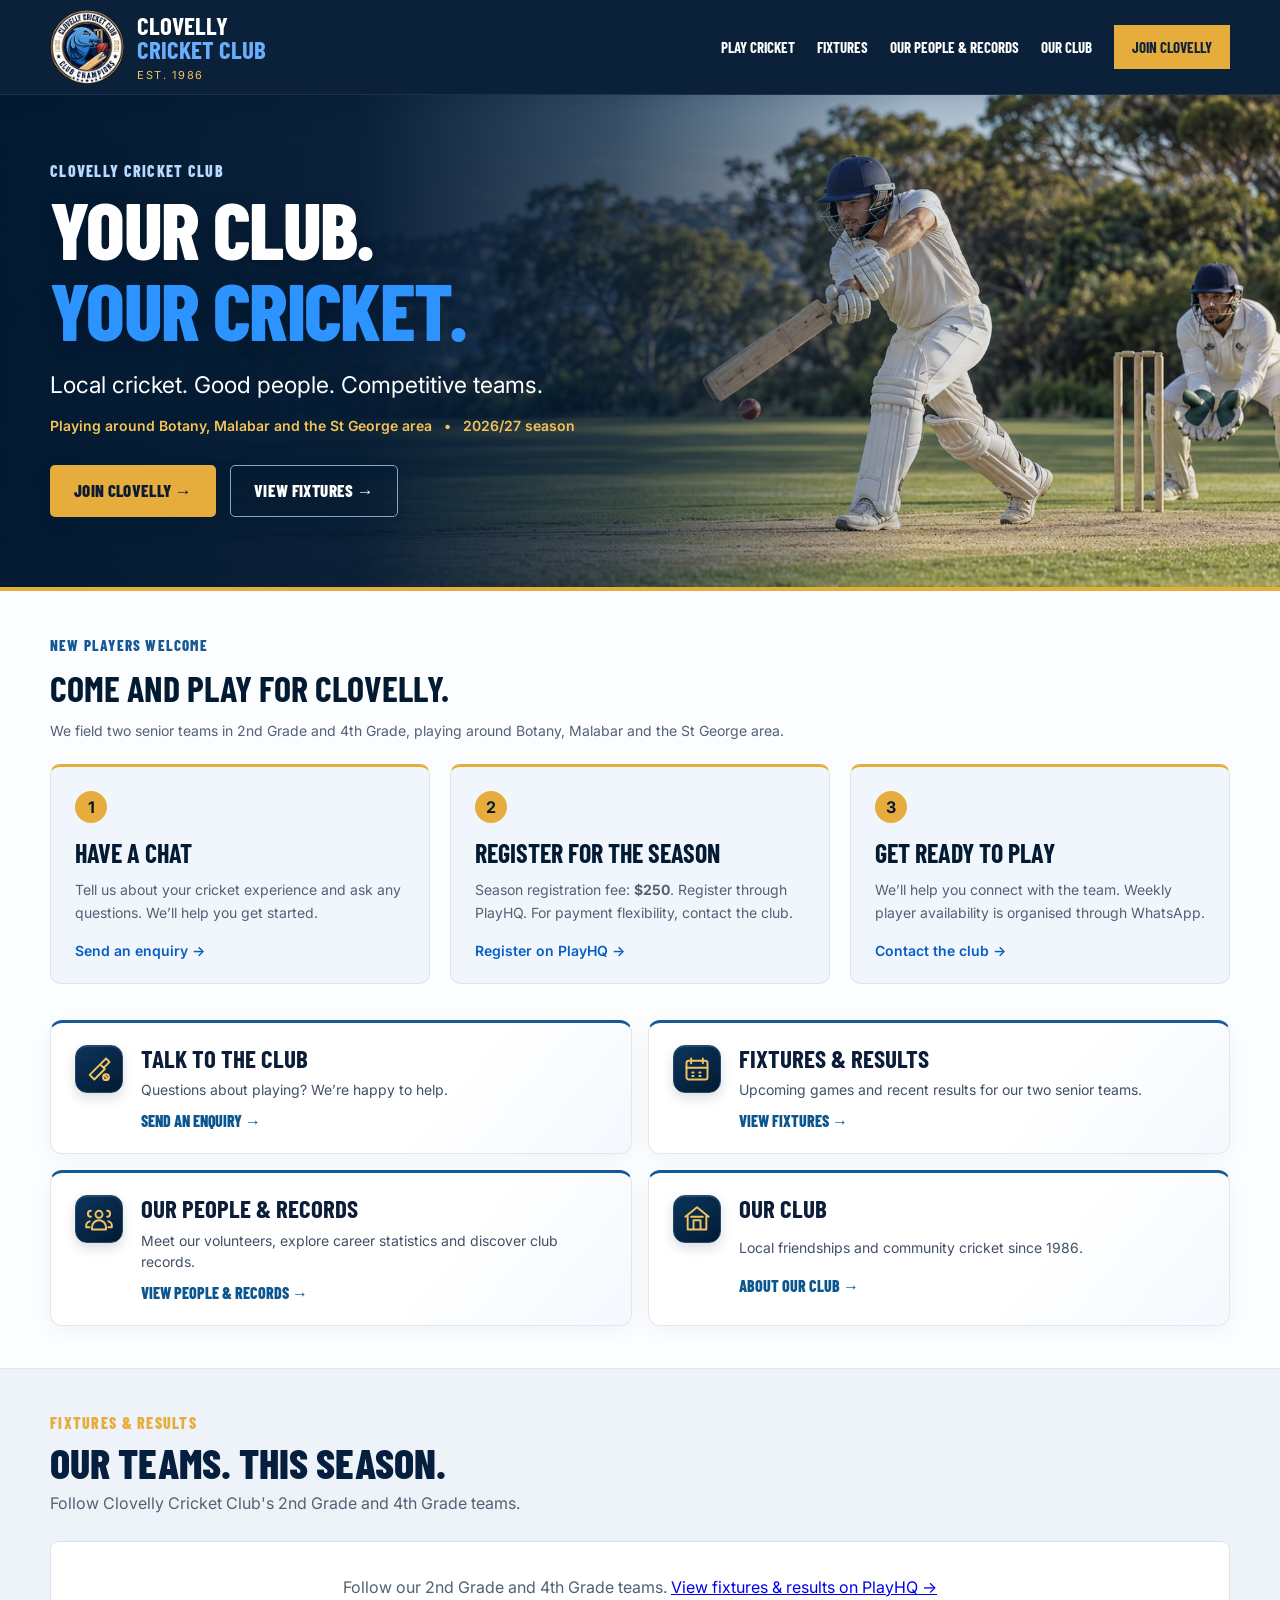
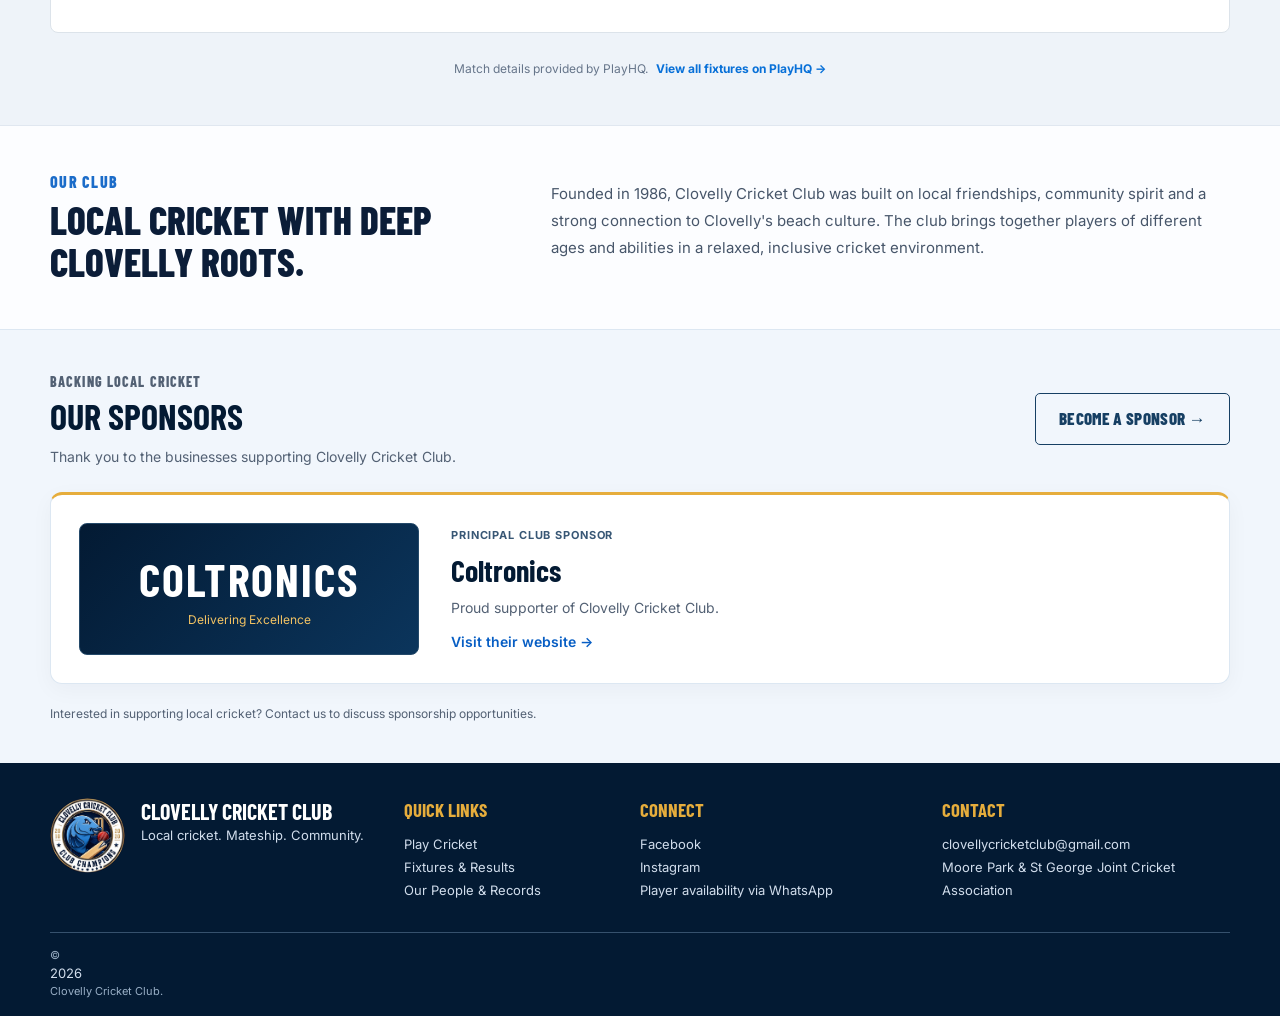
==== commit 633cd236: "Polish homepage, fixtures and volunteer cards; update William's club role" ====
--- a/index.html
+++ b/index.html
@@ -13,20 +13,7 @@
   <link rel="stylesheet" href="styles.css" />
   <link rel="stylesheet" href="spotlight-update.css" />
   <link rel="stylesheet" href="home.css" />
-<style>
-/* Text-free cricket action photograph with a readable navy blend. */
-.home .hero-photo{background-image:url('assets/cricket-action-home.jpg');background-size:cover;background-position:right center;background-repeat:no-repeat}
-.home .hero-shade{background:linear-gradient(90deg,#031a33 0%,#031a33 25%,rgba(3,26,51,.85) 43%,rgba(3,26,51,.16) 75%,rgba(3,26,51,.08) 100%)}
-@media(max-width:650px){.home .hero-shade{background:linear-gradient(90deg,#031a33 0%,rgba(3,26,51,.88) 45%,rgba(3,26,51,.4) 100%)}}
-</style>
-<style>
-.join-guide{padding:34px 0 36px}.join-guide-intro{max-width:780px}.join-guide h2{font-family:"Barlow Condensed",sans-serif;font-size:36px;text-transform:uppercase;margin:0 0 10px;color:#031a33}.join-guide p{font-size:14px;line-height:1.65;color:#536174;margin:0 0 18px}.join-guide-grid{display:grid;grid-template-columns:repeat(3,minmax(0,1fr));gap:18px;margin-top:22px}.join-guide article{position:relative;padding:24px;background:#edf6ff;border:1px solid #dce7f2;border-radius:10px}.join-step{display:grid;place-items:center;width:32px;height:32px;border-radius:50%;background:#e6ad3c;color:#031a33;font-weight:700;margin-bottom:14px}.join-guide h3{font-family:"Barlow Condensed",sans-serif;font-size:26px;text-transform:uppercase;color:#031a33;margin:0 0 10px}.join-guide article a{color:#075ec4;font-size:14px;font-weight:600;text-decoration:none}.join-guide article a:hover{text-decoration:underline}.join-guide a:focus-visible{outline:3px solid #e6ad3c;outline-offset:4px}
-@media(max-width:650px){.join-guide-grid{grid-template-columns:1fr}.join-guide{padding:28px 0}.join-guide h2{font-size:31px}}
-</style>
-<style>
-.club-sponsors{background:#edf6ff;padding:42px 0;border-top:1px solid #dce7f2}.sponsors-heading-row{display:flex;justify-content:space-between;align-items:center;gap:24px;flex-wrap:wrap;margin-bottom:24px}.club-sponsors h2{font-family:"Barlow Condensed",sans-serif;text-transform:uppercase;color:#031a33;font-size:36px;margin:0 0 8px}.club-sponsors p{font-size:14px;line-height:1.65;color:#536174;margin:0}.sponsors-grid{display:grid;grid-template-columns:repeat(auto-fit,minmax(min(100%,350px),1fr));gap:20px}.club-sponsor-card{display:flex;align-items:center;gap:28px;padding:28px;background:#fff;border:1px solid #dce7f2;border-radius:12px}.sponsor-wordmark{flex:0 1 360px;display:flex;flex-direction:column;align-items:center;justify-content:center;min-height:118px;background:#031a33;color:#fff;border-radius:8px;text-decoration:none;padding:20px}.sponsor-wordmark strong{font-family:"Barlow Condensed",sans-serif;font-size:clamp(30px,4vw,46px);letter-spacing:.04em}.sponsor-wordmark span{color:#f3c363;font-size:12px;margin-top:6px}.sponsor-card-copy h3{font-family:"Barlow Condensed",sans-serif;font-size:27px;color:#031a33;margin:0 0 8px}.sponsor-card-copy a{display:inline-block;color:#075ec4;font-size:14px;font-weight:600;margin-top:14px;text-decoration:none}.club-sponsors a:hover{text-decoration:underline}.club-sponsors a:focus-visible{outline:3px solid #e6ad3c;outline-offset:4px}.club-sponsors .sponsors-invitation{margin-top:20px}
-@media(max-width:650px){.club-sponsors{padding:30px 0}.club-sponsors h2{font-size:31px}.club-sponsor-card{flex-direction:column;align-items:stretch;padding:22px;gap:20px}.sponsor-wordmark{flex:auto}.sponsors-heading-row .btn{width:100%}}
-</style>
+  <link rel="stylesheet" href="polish.css" />
 </head>
 
 <body class="home">
@@ -49,7 +36,7 @@
     </button>
 
     <nav id="main-nav" class="main-nav">
-      <a href="#play">Play Cricket</a>
+      <a href="#join">Play Cricket</a>
       <a href="#matches">Fixtures</a>
       <a href="players.html">Our People & Records</a>
       <a href="#about">Our Club</a>
@@ -129,10 +116,10 @@
 
       <div class="icon" aria-hidden="true"><svg viewBox="0 0 24 24"><path d="m4 17 9-9 4 4-9 9zM13 8l5-5 3 3-5 5"/><circle cx="18" cy="19" r="2.5"/><path d="m16.5 17.5 3 3"/></svg></div>
 
-      <h2>Play Cricket</h2>
-
-      <p>
-        New players welcome. Get in touch and find your place in the team.
+      <h2>Talk to the Club</h2>
+
+      <p>
+        Questions about playing? We’re happy to help.
       </p>
 
       <a
@@ -169,7 +156,7 @@
       <h2>Our People & Records</h2>
 
       <p>
-        Meet the volunteers and explore our player career statistics.
+        Meet our volunteers, explore career statistics and discover club records.
       </p>
 
       <a href="players.html">
@@ -272,9 +259,9 @@
 
   <section class="club-sponsors" id="sponsors" aria-labelledby="sponsors-heading">
     <div class="shell">
-      <div class="sponsors-heading-row"><div><p class="eyebrow">Backing local cricket</p><h2 id="sponsors-heading">Our Sponsors</h2><p>Thank you to the businesses supporting Clovelly Cricket Club.</p></div><a class="btn btn-gold" href="mailto:clovellycricketclub@gmail.com,tonype@iprimus.com.au,desw@hotmail.com,williambrookjbc@gmail.com?subject=Sponsoring%20Clovelly">Become a Sponsor →</a></div>
+      <div class="sponsors-heading-row"><div><p class="eyebrow">Backing local cricket</p><h2 id="sponsors-heading">Our Sponsors</h2><p>Thank you to the businesses supporting Clovelly Cricket Club.</p></div><a class="btn btn-secondary" href="mailto:clovellycricketclub@gmail.com,tonype@iprimus.com.au,desw@hotmail.com,williambrookjbc@gmail.com?subject=Sponsoring%20Clovelly">Become a Sponsor →</a></div>
       <div class="sponsors-grid">
-        <article class="club-sponsor-card"><a class="sponsor-wordmark" href="https://www.coltronics.com.au/" target="_blank" rel="noopener" aria-label="Visit Coltronics website"><strong>COLTRONICS</strong><span>Delivering Excellence</span></a><div class="sponsor-card-copy"><h3>Coltronics</h3><p>Proud supporter of Clovelly Cricket Club.</p><a href="https://www.coltronics.com.au/" target="_blank" rel="noopener">Visit their website →</a></div></article>
+        <article class="club-sponsor-card"><a class="sponsor-wordmark" href="https://www.coltronics.com.au/" target="_blank" rel="noopener" aria-label="Visit Coltronics website"><strong>COLTRONICS</strong><span>Delivering Excellence</span></a><div class="sponsor-card-copy"><p class="sponsor-tier">Principal Club Sponsor</p><h3><a href="https://www.coltronics.com.au/" target="_blank" rel="noopener">Coltronics</a></h3><p>Proud supporter of Clovelly Cricket Club.</p><a href="https://www.coltronics.com.au/" target="_blank" rel="noopener">Visit their website →</a></div></article>
       </div>
       <p class="sponsors-invitation">Interested in supporting local cricket? Contact us to discuss sponsorship opportunities.</p>
     </div>
@@ -308,7 +295,7 @@
 
       <h3>Quick links</h3>
 
-      <a href="#play">Play Cricket</a>
+      <a href="#join">Play Cricket</a>
       <a href="#matches">Fixtures & Results</a>
       <a href="players.html">Our People & Records</a>
 
@@ -370,3 +357,4 @@
 
 </body>
 </html>
+
--- a/home.css
+++ b/home.css
@@ -110,3 +110,14 @@
  .home .sponsor-inner{grid-template-columns:1fr;padding:26px 0;text-align:center;justify-items:center;gap:8px}
  .home .sponsor-enquiry{grid-column:1;grid-row:auto;margin-top:10px}
 }
+
+
+/* Homepage sections; consolidated from the page head. */
+/* Text-free cricket action photograph with a readable navy blend. */
+.home .hero-photo{background-image:url('assets/cricket-action-home.jpg');background-size:cover;background-position:right center;background-repeat:no-repeat}
+.home .hero-shade{background:linear-gradient(90deg,#031a33 0%,#031a33 25%,rgba(3,26,51,.85) 43%,rgba(3,26,51,.16) 75%,rgba(3,26,51,.08) 100%)}
+@media(max-width:650px){.home .hero-shade{background:linear-gradient(90deg,#031a33 0%,rgba(3,26,51,.88) 45%,rgba(3,26,51,.4) 100%)}}
+.join-guide{padding:34px 0 36px}.join-guide-intro{max-width:780px}.join-guide h2{font-family:"Barlow Condensed",sans-serif;font-size:36px;text-transform:uppercase;margin:0 0 10px;color:#031a33}.join-guide p{font-size:14px;line-height:1.65;color:#536174;margin:0 0 18px}.join-guide-grid{display:grid;grid-template-columns:repeat(3,minmax(0,1fr));gap:18px;margin-top:22px}.join-guide article{position:relative;padding:24px;background:#edf6ff;border:1px solid #dce7f2;border-radius:10px}.join-step{display:grid;place-items:center;width:32px;height:32px;border-radius:50%;background:#e6ad3c;color:#031a33;font-weight:700;margin-bottom:14px}.join-guide h3{font-family:"Barlow Condensed",sans-serif;font-size:26px;text-transform:uppercase;color:#031a33;margin:0 0 10px}.join-guide article a{color:#075ec4;font-size:14px;font-weight:600;text-decoration:none}.join-guide article a:hover{text-decoration:underline}.join-guide a:focus-visible{outline:3px solid #e6ad3c;outline-offset:4px}
+@media(max-width:650px){.join-guide-grid{grid-template-columns:1fr}.join-guide{padding:28px 0}.join-guide h2{font-size:31px}}
+.club-sponsors{background:#edf6ff;padding:42px 0;border-top:1px solid #dce7f2}.sponsors-heading-row{display:flex;justify-content:space-between;align-items:center;gap:24px;flex-wrap:wrap;margin-bottom:24px}.club-sponsors h2{font-family:"Barlow Condensed",sans-serif;text-transform:uppercase;color:#031a33;font-size:36px;margin:0 0 8px}.club-sponsors p{font-size:14px;line-height:1.65;color:#536174;margin:0}.sponsors-grid{display:grid;grid-template-columns:repeat(auto-fit,minmax(min(100%,350px),1fr));gap:20px}.club-sponsor-card{display:flex;align-items:center;gap:28px;padding:28px;background:#fff;border:1px solid #dce7f2;border-radius:12px}.sponsor-wordmark{flex:0 1 360px;display:flex;flex-direction:column;align-items:center;justify-content:center;min-height:118px;background:#031a33;color:#fff;border-radius:8px;text-decoration:none;padding:20px}.sponsor-wordmark strong{font-family:"Barlow Condensed",sans-serif;font-size:clamp(30px,4vw,46px);letter-spacing:.04em}.sponsor-wordmark span{color:#f3c363;font-size:12px;margin-top:6px}.sponsor-card-copy h3{font-family:"Barlow Condensed",sans-serif;font-size:27px;color:#031a33;margin:0 0 8px}.sponsor-card-copy a{display:inline-block;color:#075ec4;font-size:14px;font-weight:600;margin-top:14px;text-decoration:none}.club-sponsors a:hover{text-decoration:underline}.club-sponsors a:focus-visible{outline:3px solid #e6ad3c;outline-offset:4px}.club-sponsors .sponsors-invitation{margin-top:20px}
+@media(max-width:650px){.club-sponsors{padding:30px 0}.club-sponsors h2{font-size:31px}.club-sponsor-card{flex-direction:column;align-items:stretch;padding:22px;gap:20px}.sponsor-wordmark{flex:auto}.sponsors-heading-row .btn{width:100%}}
--- a/polish.css
+++ b/polish.css
@@ -0,0 +1,110 @@
+/* Shared finishing details for the homepage and volunteer portraits. */
+.home .hero-photo { background-position: 78% center; }
+.home .hero-shade { background: linear-gradient(90deg, #031a33 0%, rgba(3,26,51,.96) 28%, rgba(3,26,51,.70) 48%, rgba(3,26,51,.13) 72%, rgba(3,26,51,.05)); }
+.home .hero-content { padding: 66px 0 70px; }
+.home .hero h1 { font-size: clamp(56px,6.3vw,82px); line-height: 1; }
+.home .hero-lead { max-width: 560px; }
+.home .hero-meta { max-width: 550px; }
+.home .hero-actions .btn { min-height: 48px; }
+.home .join-guide { padding: 42px 0 24px; }
+.home .join-guide .eyebrow { color: #155a96; font-size: 15px; margin-bottom: 8px; }
+.home .join-guide-grid { gap: 20px; }
+.home .join-guide article { background: #f1f6fc; border-top: 3px solid var(--gold); padding: 24px; display: flex; flex-direction: column; }
+.home .join-guide article a { margin-top: auto; }
+.home .quick-section { padding: 12px 0 42px; gap: 16px; }
+.home .quick-card { border-top: 3px solid #155a96; padding: 22px 24px; grid-template-columns: 48px minmax(0,1fr); column-gap: 18px; align-items: start; }
+.home .quick-card .icon { width: 48px; height: 48px; border-radius: 12px; }
+.home .quick-card .icon svg { width: 28px; height: 28px; }
+.home .quick-card h2 { font-size: 25px; }
+.home .quick-card p { margin: 7px 0 10px; }
+.home .quick-card a { margin-top: 0; }
+.home .matches-section { padding: 44px 0 46px; }
+.home .matches-heading h2 { line-height: 1.05; }
+.home .matches-heading > p:last-child { line-height: 1.6; }
+.home .teams-grid { gap: 22px; }
+.home .team-header { min-height: 84px; padding: 22px 24px; }
+.home .team-header p { font-size: 14px; color: #c3dbf2; }
+.home .fixture-block-title { color: #244460; font-size: 20px; border: 0; padding-bottom: 12px; }
+.home .fixture-card { border: 0; padding: 0; }
+.home .fixture-card h4 { line-height: 1.3; }
+.home .fixture-next { background: #edf5fe; border: 1px solid #d5e4f3; border-left: 4px solid var(--gold); border-radius: 8px; padding: 20px; }
+.home .fixture-next h4 { font-family: 'Barlow Condensed',Arial,sans-serif; font-size: 28px; color: #031a33; margin: 10px 0 12px; }
+.home .fixture-next time { color: #183b5d; font-weight: 600; }
+.home .fixture-round { color: #536174; }
+.home .fixture-status { display: inline-block; border-radius: 20px; background: #fff; color: #214563; padding: 4px 9px; margin-left: 7px; font-size: 10px; font-weight: 700; }
+.home .fixture-status.won { background: #e0f2e9; color: #17633f; }
+.home .fixture-status.lost { background: #fce7e8; color: #9d2b36; }
+.home .fixture-result h4 { font-size: 17px; }
+.home .fixture-result .fixture-grade { font-size: 11px; }
+.home .fixture-result a { padding: 5px 10px; }
+.home .fixture-block + .fixture-block { border-top: 1px solid #e1e9f2; margin-top: 24px; padding-top: 20px; }
+.home .fixtures-source { line-height: 1.8; }
+.home .about { padding: 46px 0; gap: 48px; }
+.home .about h2 { font-size: 39px; line-height: 1.08; }
+.home .about > p { font-size: 15px; line-height: 1.8; margin-top: 8px; }
+.home .club-sponsors { background: #f1f6fc; padding: 40px 0; }
+.home .sponsors-heading-row { gap: 20px; }
+.home .btn-secondary { background: transparent; border: 1px solid #163f63; color: #163f63; border-radius: 5px; min-height: 48px; }
+.home .btn-secondary:hover { background: #e1ebf5; }
+.home .club-sponsor-card { border-top: 3px solid var(--gold); padding: 28px; gap: 32px; box-shadow: 0 6px 22px rgba(3,26,51,.04); }
+.home .sponsor-wordmark { flex: 0 1 340px; min-height: 132px; background: linear-gradient(135deg,#031a33,#0b355c); border: 1px solid #244969; }
+.home .sponsor-wordmark:hover { text-decoration: none; }
+.home .sponsor-tier { color: #385775; font-size: 11px; font-weight: 700; letter-spacing: .08em; text-transform: uppercase; margin-bottom: 8px; }
+.home .sponsor-card-copy { min-width: 0; }
+.home .sponsor-card-copy h3 { font-size: 30px; }
+.home .sponsor-card-copy h3 a { color: #031a33; font: inherit; margin: 0; }
+.home .sponsors-invitation { font-size: 12px; }
+.players-page .volunteer-grid { gap: 22px; align-items: stretch; }
+.players-page .volunteer-card { border-top: 3px solid var(--gold); padding: 26px 22px 22px; display: flex; flex-direction: column; }
+.players-page .volunteer-top { flex-direction: column; gap: 18px; text-align: center; }
+.players-page .volunteer-top > div:last-child { min-height: 74px; }
+.players-page .volunteer-photo { position: relative; width: 144px; height: 144px; border-radius: 50%; border: 4px solid #fff; outline: 1px solid #d4e2ef; box-shadow: 0 5px 18px rgba(3,26,51,.10); overflow: hidden; }
+.players-page .volunteer-photo img { object-position: center top; }
+.players-page .volunteer-photo .tony-card-photo { position: absolute; height: 145%; width: auto; max-width: none; top: 0; left: 50%; transform: translateX(-52%); }
+.players-page .volunteer-photo .des-card-photo { object-position: 53% top; }
+.players-page .volunteer-photo .william-card-photo { object-position: 56% top; }
+.players-page .volunteer-card h3 { font-size: 29px; }
+.players-page .volunteer-role { color: #385775; max-width: 270px; font-size: 13px; }
+.players-page .volunteer-stats { width: 100%; margin-top: auto; padding-top: 18px; }
+.players-page .volunteer-stat strong { color: #155a96; font-size: 28px; font-variant-numeric: tabular-nums; }
+.players-page .volunteer-link { border: 1px solid #d3e1ef; border-radius: 6px; padding: 10px; background: #f5f9fd; }
+.players-page .volunteer-link:hover { background: #e8f2fc; }
+@media (max-width: 980px) and (min-width: 651px) {
+  .players-page .volunteer-grid { grid-template-columns: repeat(3,minmax(0,1fr)); gap: 14px; }
+  .players-page .volunteer-card { padding: 24px 12px 18px; }
+  .players-page .volunteer-top > div:last-child { min-height: 96px; }
+  .players-page .volunteer-stat strong { font-size: 25px; }
+  .players-page .volunteer-stat span { font-size: 10px; }
+}
+@media (max-width: 650px) {
+  .home .hero-photo { background-position: 76% center; }
+  .home .hero-shade { background: linear-gradient(90deg,rgba(3,26,51,.98),rgba(3,26,51,.79) 55%,rgba(3,26,51,.44)); }
+  .home .hero-content { padding: 48px 0 52px; }
+  .home .hero h1 { font-size: clamp(48px,10.8vw,60px); }
+  .home .hero-meta { max-width: 310px; font-size: 13px; }
+  .home .hero-actions { flex-direction: row; flex-wrap: wrap; align-items: stretch; }
+  .home .hero-actions .btn { font-size: 15px; padding: 13px 16px; }
+  .home .join-guide { padding: 30px 0 22px; }
+  .home .join-guide-grid { gap: 14px; margin-top: 18px; }
+  .home .join-guide article { padding: 20px; }
+  .home .join-step { margin-bottom: 10px; }
+  .home .quick-section { padding: 0 0 30px; gap: 12px; }
+  .home .quick-card { padding: 20px 18px; column-gap: 14px; }
+  .home .quick-card h2 { font-size: 24px; }
+  .home .matches-section { padding: 32px 0; }
+  .home .team-header { padding: 20px; }
+  .home .team-content { padding: 20px; }
+  .home .fixture-next { padding: 16px; }
+  .home .fixture-next h4 { font-size: 26px; }
+  .home .fixture-status { margin-left: 4px; }
+  .home .fixtures-source a { display: block; margin-left: 0; }
+  .home .about { padding: 34px 0; gap: 16px; }
+  .home .about h2 { font-size: 33px; }
+  .home .club-sponsors { padding: 32px 0; }
+  .home .club-sponsor-card { padding: 22px; gap: 22px; }
+  .home .sponsor-wordmark { flex: auto; min-height: 118px; }
+  .players-page .volunteer-grid { grid-template-columns: 1fr; gap: 18px; }
+  .players-page .volunteer-top > div:last-child { min-height: 0; }
+  .players-page .volunteer-stats { margin-top: 22px; }
+  .players-page .volunteer-photo { width: 132px; height: 132px; }
+}
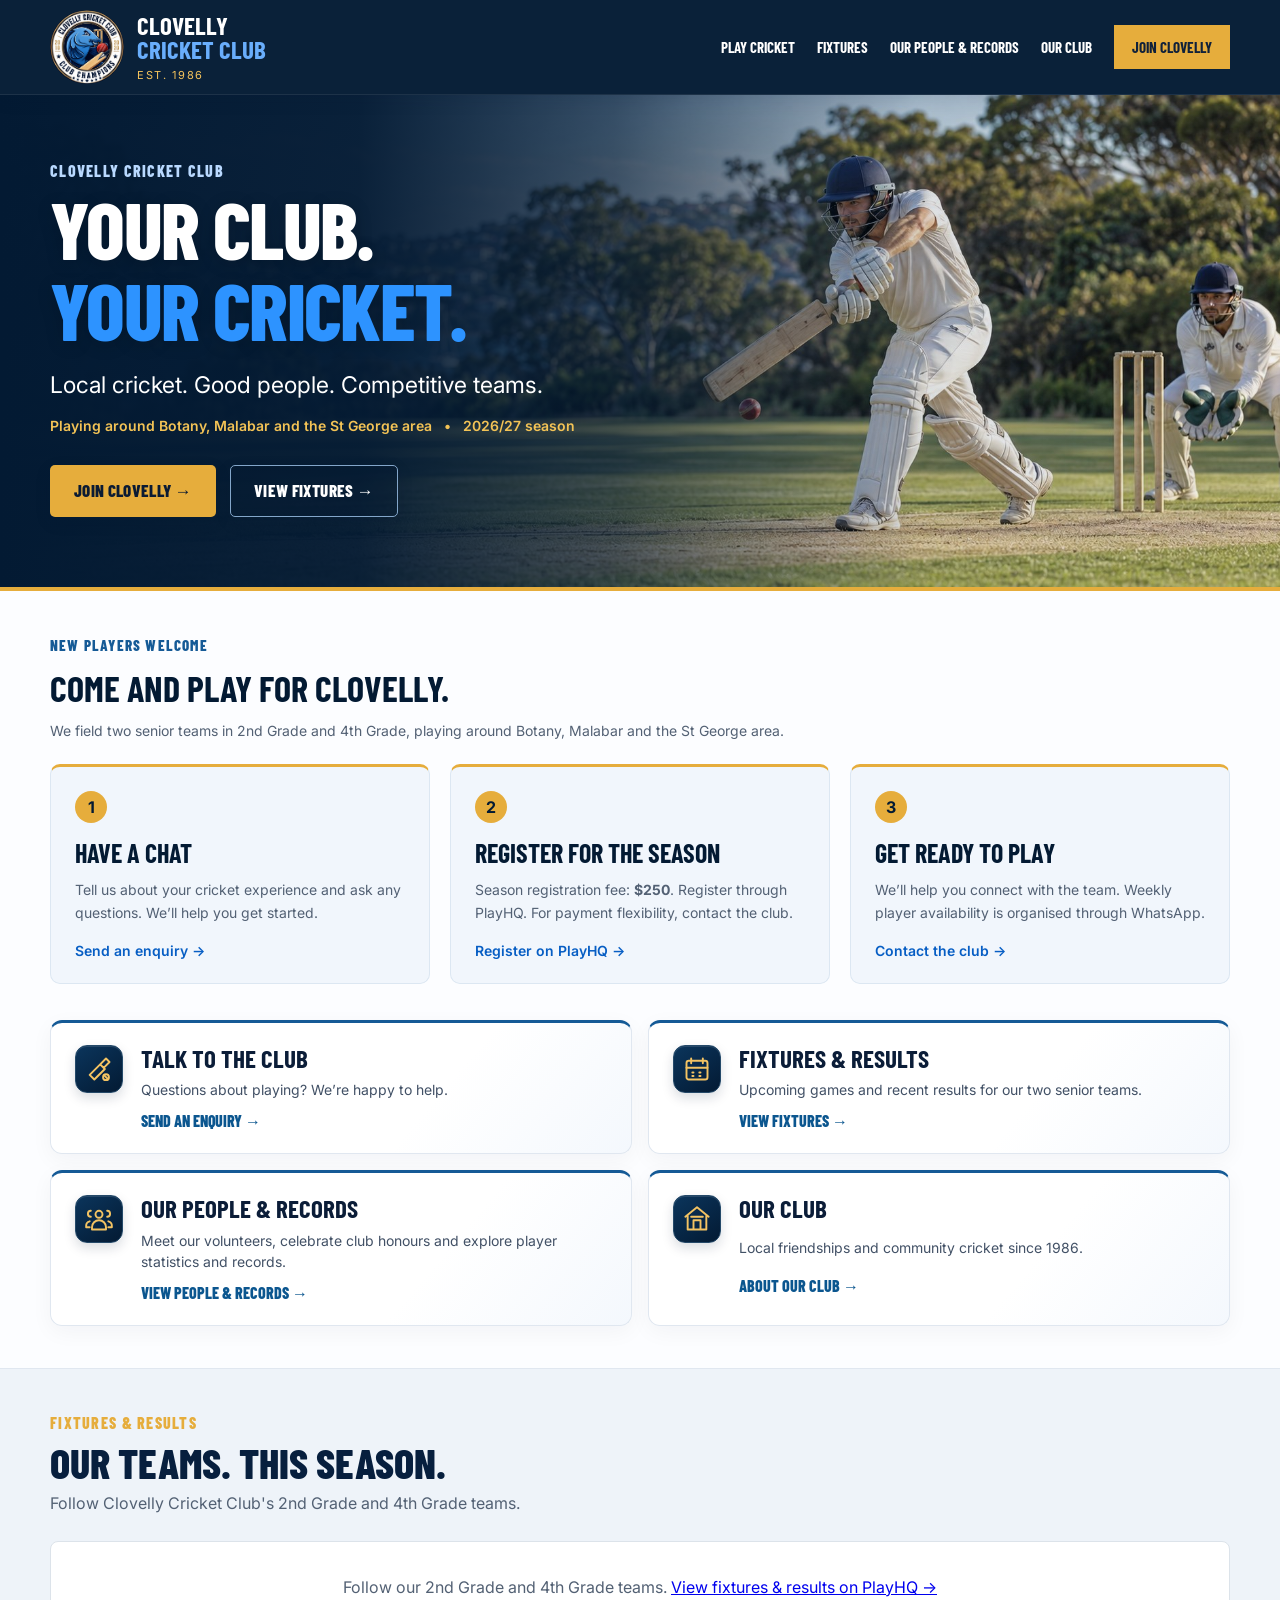
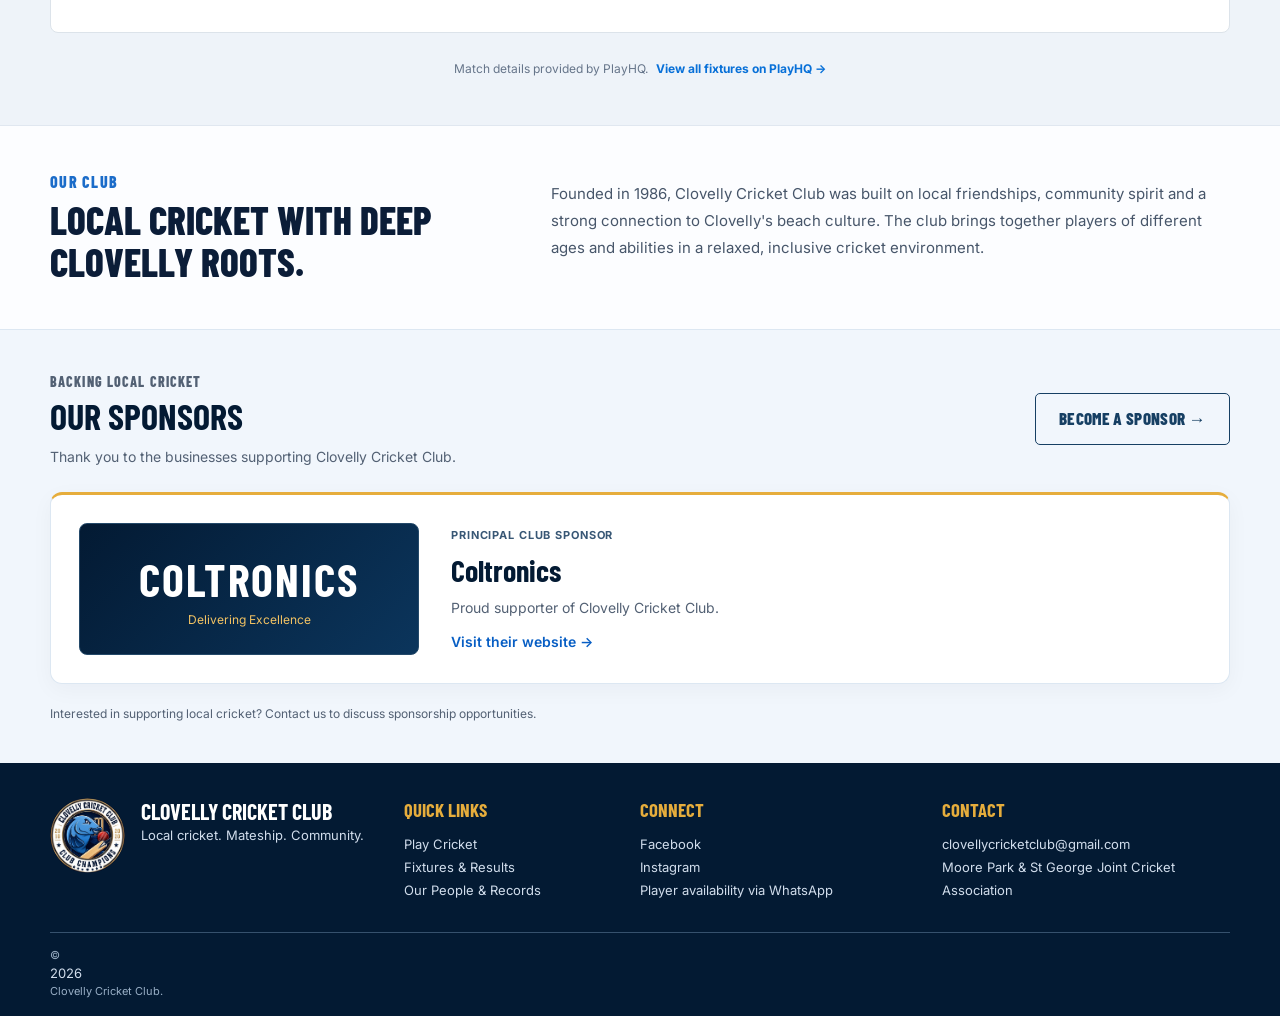
==== commit cb686d89: "Add club awards and honours with championship history and trophy illustrations" ====
--- a/index.html
+++ b/index.html
@@ -156,7 +156,7 @@
       <h2>Our People & Records</h2>
 
       <p>
-        Meet our volunteers, explore career statistics and discover club records.
+        Meet our volunteers, celebrate club honours and explore player statistics and records.
       </p>
 
       <a href="players.html">
@@ -357,4 +357,3 @@
 
 </body>
 </html>
-
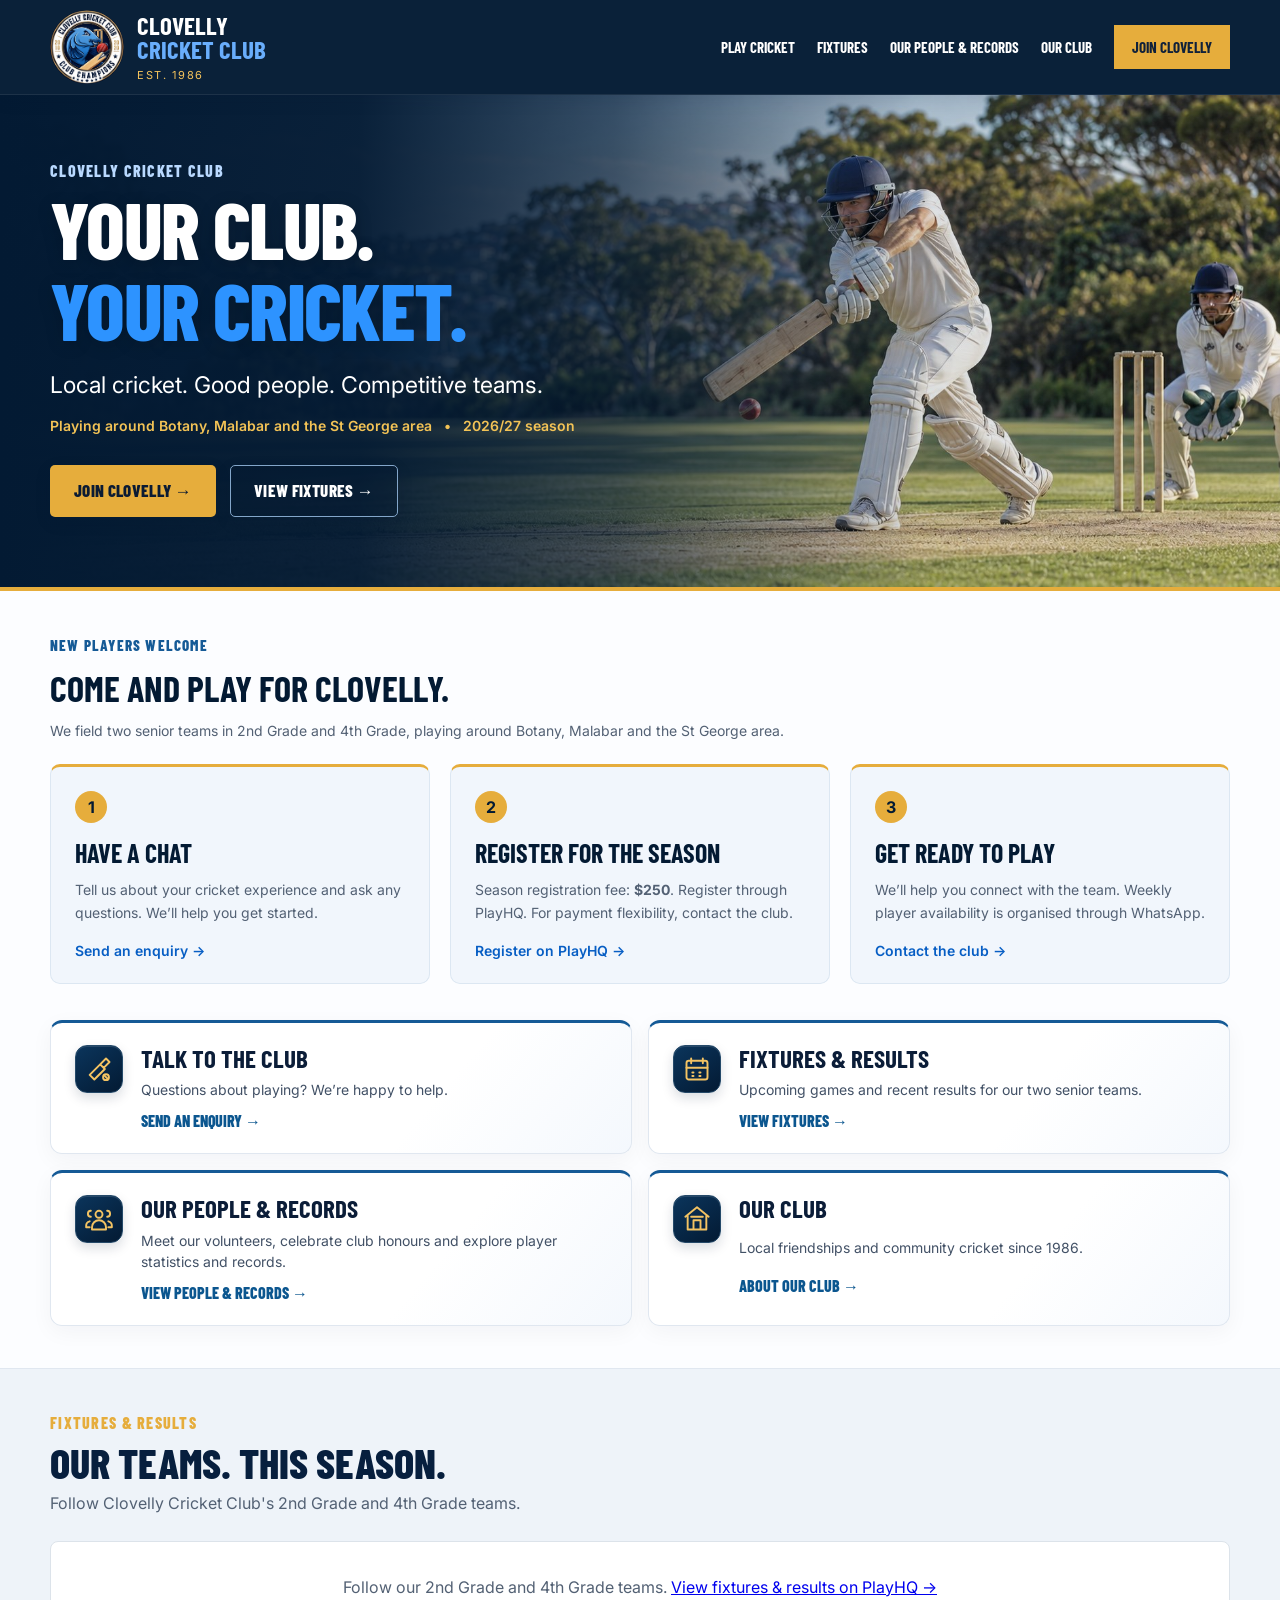
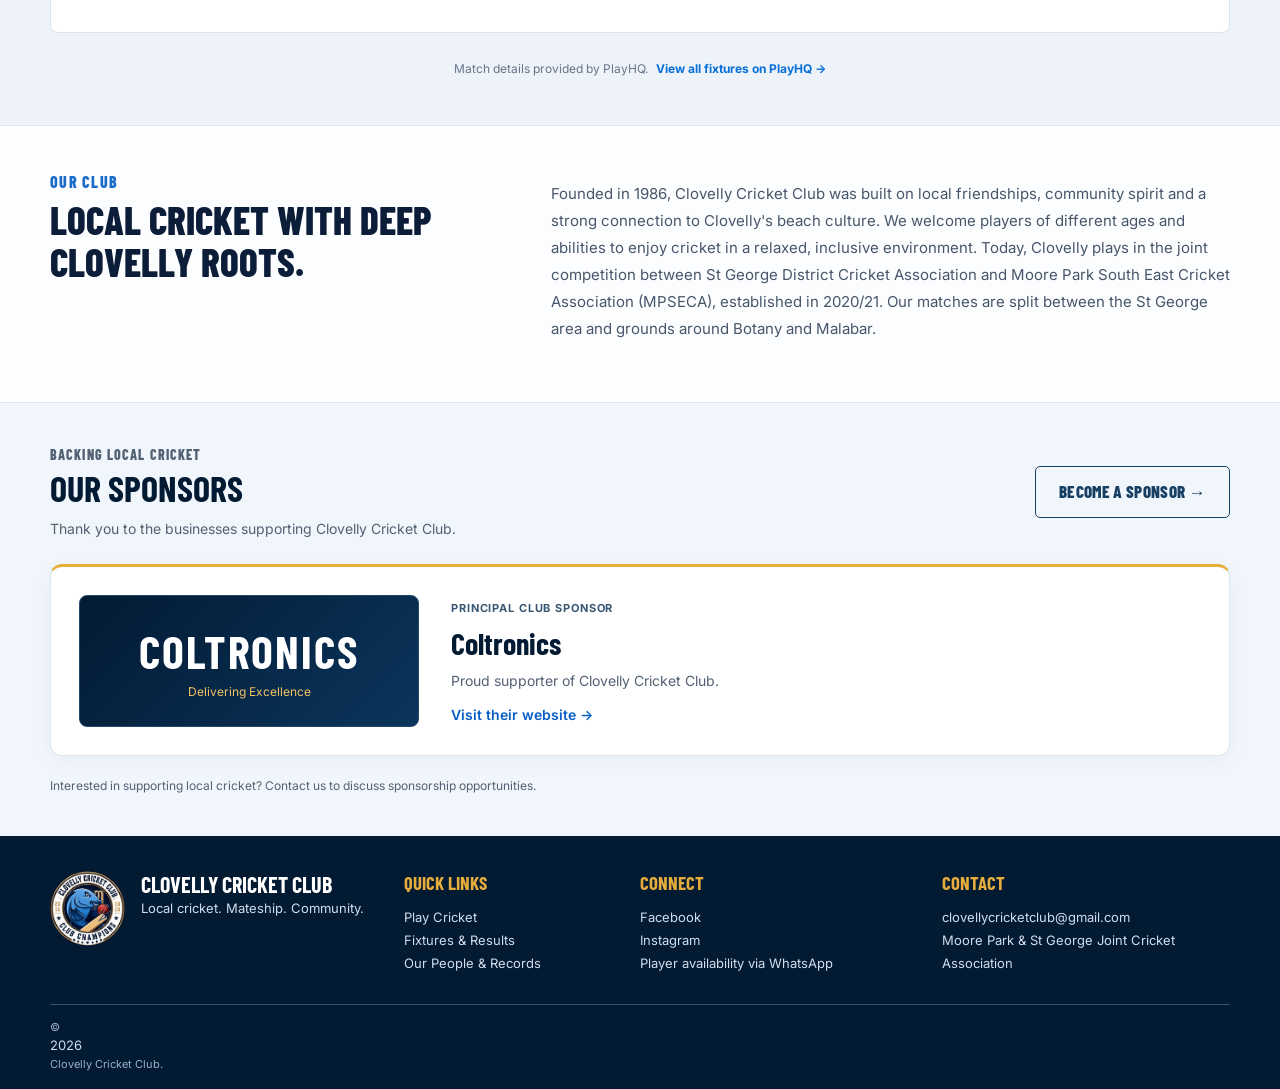
==== commit 09634bcf: "Explain joint competition history and playing areas in About the Club" ====
--- a/index.html
+++ b/index.html
@@ -248,8 +248,12 @@
     <p>
       Founded in 1986, Clovelly Cricket Club was built on local friendships,
       community spirit and a strong connection to Clovelly's beach culture.
-      The club brings together players of different ages and abilities in a
-      relaxed, inclusive cricket environment.
+      We welcome players of different ages and abilities to enjoy cricket in a
+      relaxed, inclusive environment. Today, Clovelly plays in the joint
+      competition between St George District Cricket Association and Moore Park
+      South East Cricket Association (MPSECA), established in 2020/21.
+      Our matches are split between the St George area and grounds around
+      Botany and Malabar.
     </p>
 
   </section>
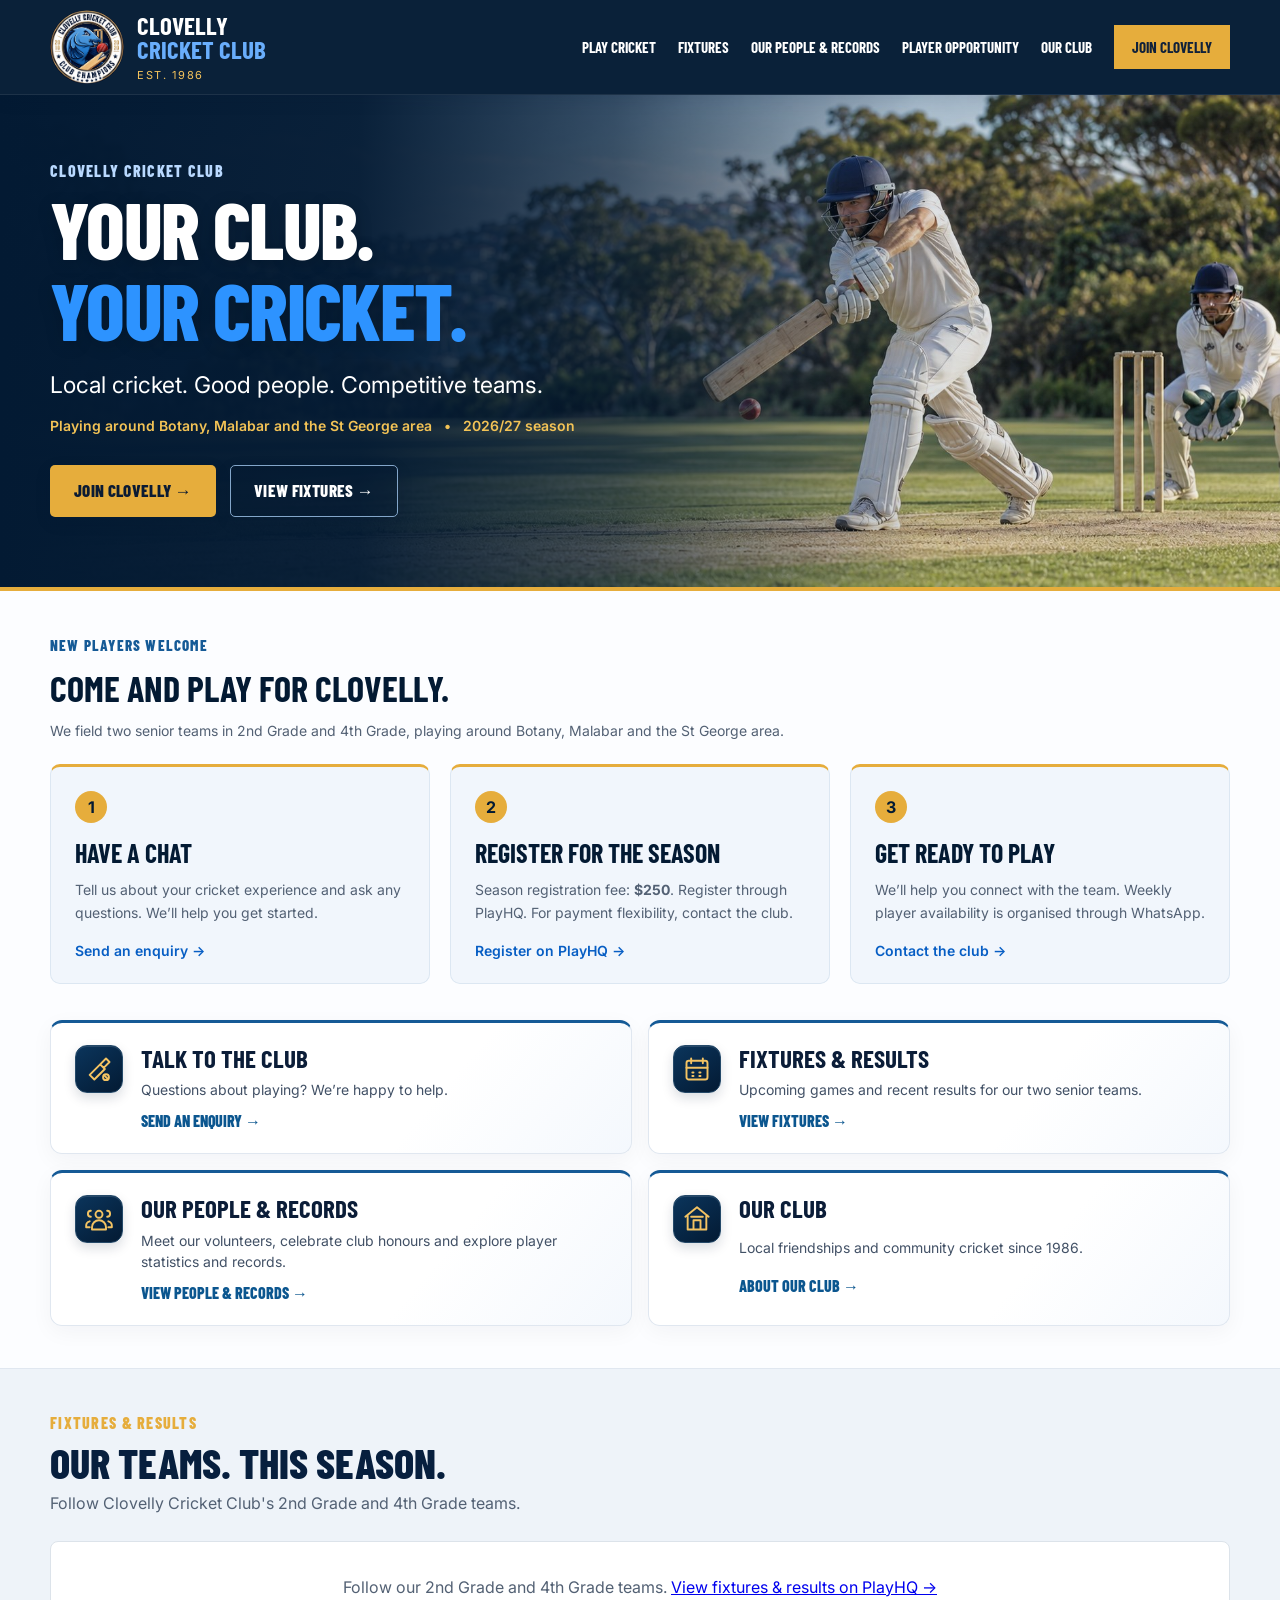
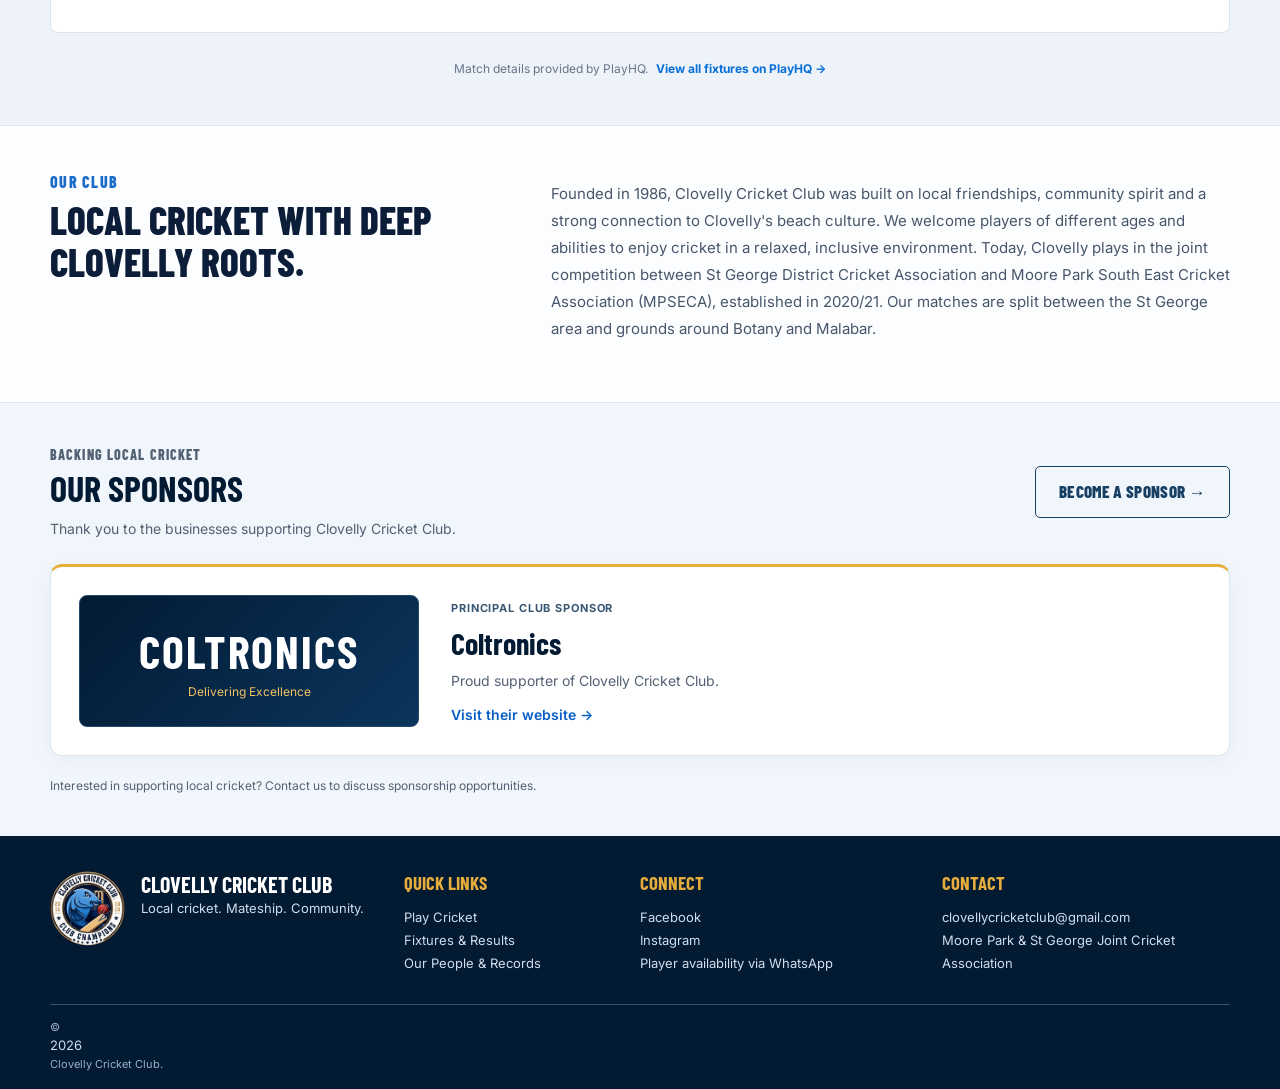
==== commit c84dc351: "Add Player Opportunity navigation and visual batting dashboard" ====
--- a/index.html
+++ b/index.html
@@ -39,6 +39,7 @@
       <a href="#join">Play Cricket</a>
       <a href="#matches">Fixtures</a>
       <a href="players.html">Our People & Records</a>
+      <a href="/participation">Player Opportunity</a>
       <a href="#about">Our Club</a>
 
       <a
@@ -361,3 +362,4 @@
 
 </body>
 </html>
+
--- a/styles.css
+++ b/styles.css
@@ -18,3 +18,10 @@
   fill: var(--gold);
   display: block;
 }
+
+
+/* Keep the expanded club navigation comfortable on tablets. */
+.main-nav a[aria-current="page"]{color:#f5c45c}
+.sr-only{position:absolute;width:1px;height:1px;padding:0;margin:-1px;overflow:hidden;clip:rect(0,0,0,0);white-space:nowrap;border:0}
+@media(max-width:1100px){.main-nav{display:none;position:absolute;top:94px;left:0;right:0;background:#031a33;flex-direction:column;padding:25px}.menu-toggle{display:block}.menu-open .main-nav{display:flex}}
+@media(max-width:650px){.main-nav{top:78px}.brand{min-width:0}.menu-toggle{flex-shrink:0}}
--- a/polish.css
+++ b/polish.css
@@ -65,6 +65,7 @@
 .players-page .volunteer-photo .william-card-photo { object-position: 56% top; }
 .players-page .volunteer-card h3 { font-size: 29px; }
 .players-page .volunteer-role { color: #385775; max-width: 270px; font-size: 13px; }
+.players-page .volunteer-bio { color: #536174; font-size: 13px; line-height: 1.7; text-align: center; margin: 12px 0 22px; }
 .players-page .volunteer-stats { width: 100%; margin-top: auto; padding-top: 18px; }
 .players-page .volunteer-stat strong { color: #155a96; font-size: 28px; font-variant-numeric: tabular-nums; }
 .players-page .volunteer-link { border: 1px solid #d3e1ef; border-radius: 6px; padding: 10px; background: #f5f9fd; }
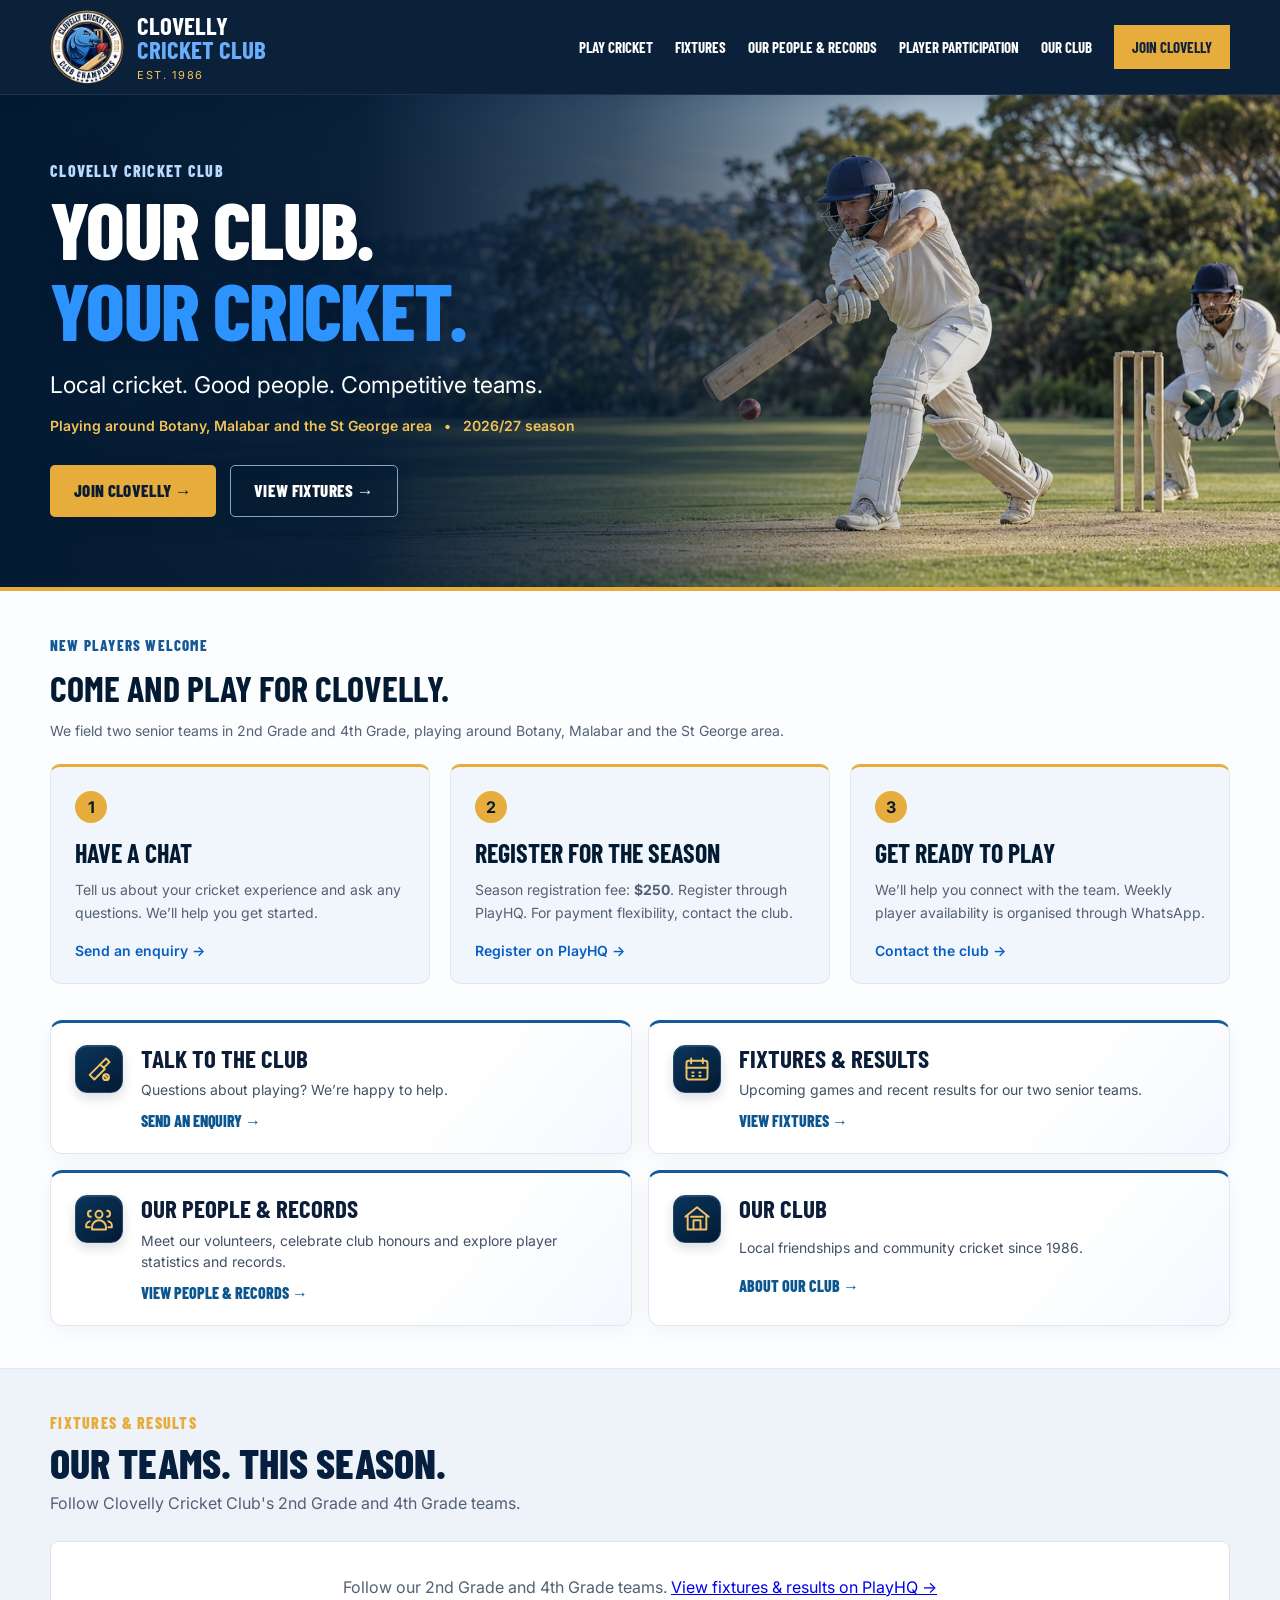
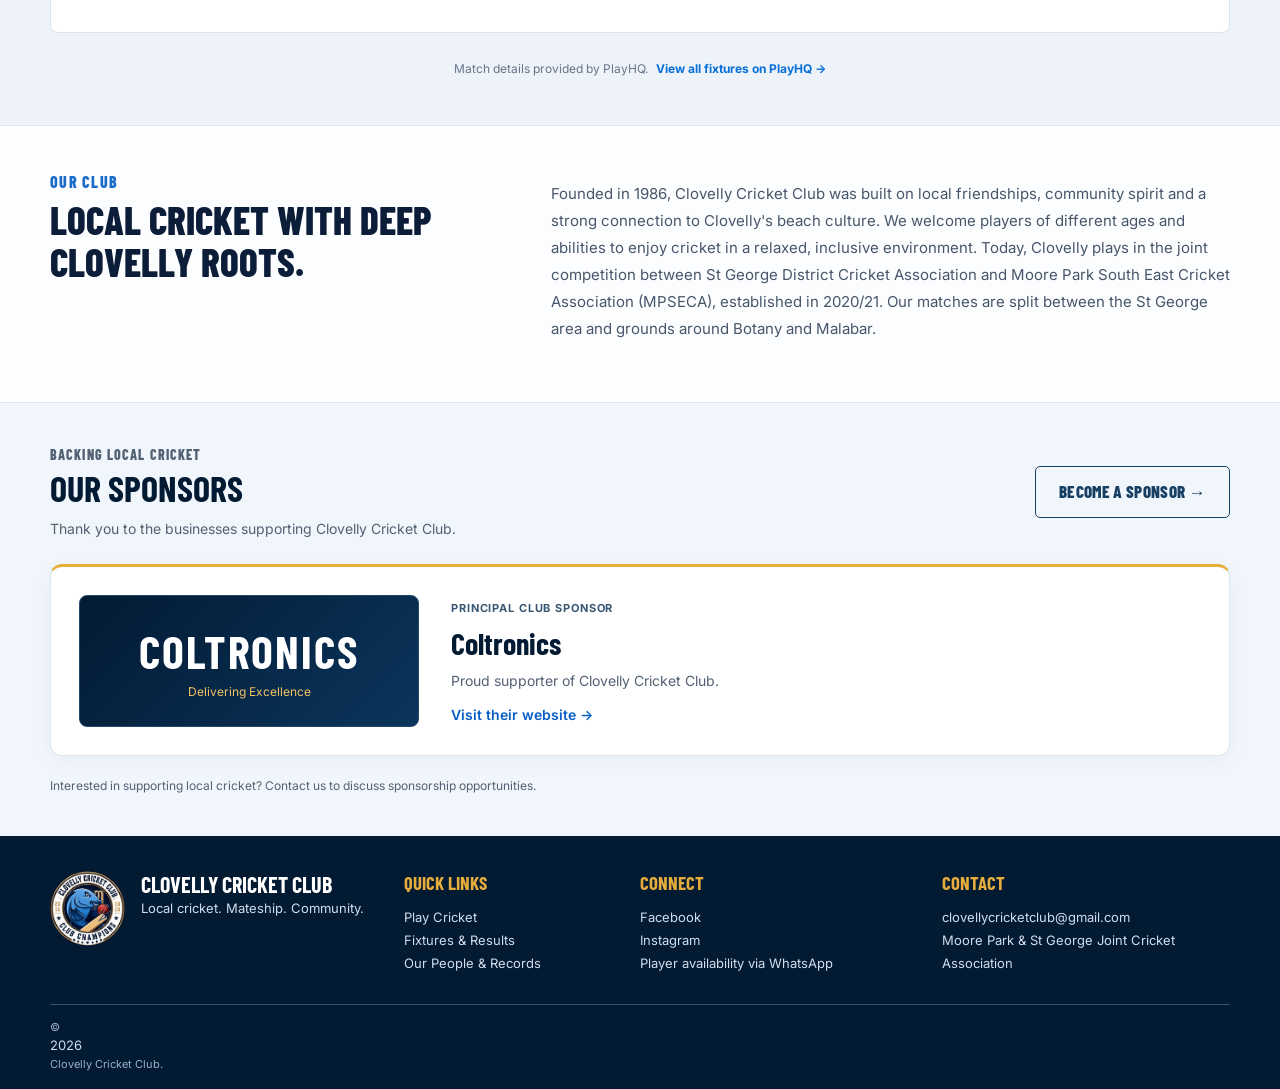
==== commit 268d8faf: "Rename Player Opportunity to Player Participation" ====
--- a/index.html
+++ b/index.html
@@ -39,7 +39,7 @@
       <a href="#join">Play Cricket</a>
       <a href="#matches">Fixtures</a>
       <a href="players.html">Our People & Records</a>
-      <a href="/participation">Player Opportunity</a>
+      <a href="/participation">Player Participation</a>
       <a href="#about">Our Club</a>
 
       <a
